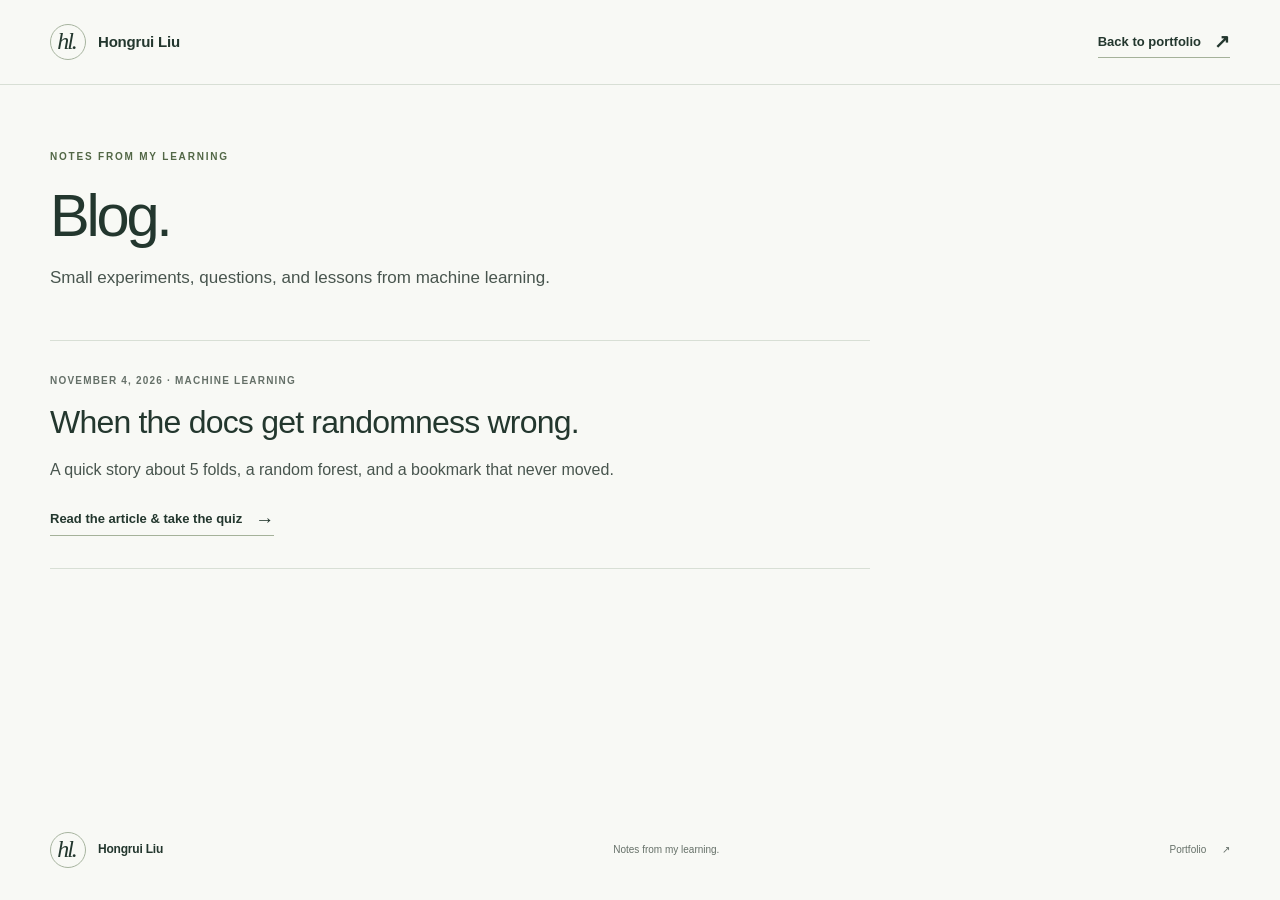
==== blog/index.html @ 2ed12bd3 "Publish random-state blog with interactive quiz" ====
<!doctype html>
<html lang="en">
<head>
  <meta charset="utf-8">
  <meta name="viewport" content="width=device-width, initial-scale=1">
  <meta name="description" content="Hongrui Liu’s notes and small experiments on machine learning.">
  <meta name="theme-color" content="#f6f7f2">
  <meta property="og:title" content="Blog — Hongrui Liu">
  <meta property="og:description" content="Notes and small experiments on machine learning.">
  <meta property="og:type" content="website">
  <meta property="og:url" content="https://liuhon33.github.io/blog/">
  <link rel="canonical" href="https://liuhon33.github.io/blog/">
  <link rel="icon" href="../assets/favicon.svg" type="image/svg+xml">
  <link rel="stylesheet" href="../styles.css?v=20261104-blog">
  <title>Blog — Hongrui Liu</title>
</head>
<body>
  <a class="skip-link" href="#main">Skip to content</a>
  <header class="site-header">
    <div class="header-inner container">
      <a class="wordmark" href="../"><span class="monogram" aria-hidden="true">hl.</span><span>Hongrui Liu</span></a>
      <a class="text-link" href="../">Back to portfolio <span aria-hidden="true">↗</span></a>
    </div>
  </header>
  <main class="blog-index container" id="main">
    <p class="eyebrow">Notes from my learning</p>
    <h1>Blog.</h1>
    <p class="blog-intro">Small experiments, questions, and lessons from machine learning.</p>
    <article class="blog-entry">
      <p class="mini-label"><time datetime="2026-11-04">November 4, 2026</time> · Machine learning</p>
      <h2><a href="random-state/">When the docs get randomness wrong.</a></h2>
      <p>A quick story about 5 folds, a random forest, and a bookmark that never moved.</p>
      <a class="text-link" href="random-state/">Read the article &amp; take the quiz <span aria-hidden="true">→</span></a>
    </article>
  </main>
  <footer class="site-footer container"><a class="wordmark" href="../"><span class="monogram" aria-hidden="true">hl.</span><span>Hongrui Liu</span></a><p>Notes from my learning.</p><a href="../">Portfolio <span aria-hidden="true">↗</span></a></footer>
</body>
</html>
---- styles.css ----
/* A small, dependency-free portfolio. Content remains usable without JavaScript. */
:root{--paper:#f8f9f5;--white:#fff;--ink:#23372e;--body:#48554e;--muted:#657068;--line:#d8dfd5;--sage:#e9eee4;--accent:#526746;--sand:#f0ece2;--radius:18px;--header-height:84px;--max:1180px}
*{box-sizing:border-box}
html{scroll-behavior:smooth;scroll-padding-top:calc(var(--header-height) + 22px)}
body{margin:0;background:var(--paper);color:var(--ink);font-family:Arial,Helvetica,sans-serif;font-size:16px;line-height:1.65;-webkit-font-smoothing:antialiased}
body.modal-open{overflow:hidden}
a{color:inherit;text-decoration:none;text-underline-offset:4px}
button{font:inherit;color:inherit;cursor:pointer}
img{max-width:100%;height:auto;display:block}
h1,h2,h3,h4,h5,p,figure{margin:0}
h1,h2,h3,h4,h5{line-height:1.18;font-weight:500}
p{color:var(--body)}
::selection{background:#dbe7ba;color:var(--ink)}
:focus-visible{outline:3px solid #728647;outline-offset:5px;border-radius:3px}
[id]{scroll-margin-top:calc(var(--header-height) + 22px)}
.container{width:min(var(--max),calc(100% - 96px));margin-inline:auto}
.skip-link{position:fixed;z-index:100;top:-100px;left:16px;background:var(--ink);color:white;padding:10px 18px;border-radius:5px}
.skip-link:focus{top:12px}
.sr-only{position:absolute;width:1px;height:1px;padding:0;margin:-1px;overflow:hidden;clip-path:inset(50%);white-space:nowrap;border:0}
.site-header{position:sticky;top:0;z-index:20;background:rgba(248,249,245,.97);border-bottom:1px solid var(--line)}
.header-inner{height:var(--header-height);display:flex;align-items:center;gap:32px;justify-content:space-between}
.wordmark{display:flex;align-items:center;gap:12px;white-space:nowrap;font-size:15px;font-weight:600;letter-spacing:-.2px}
.monogram{height:36px;width:36px;border:1px solid #a7b49f;border-radius:50%;display:grid;place-content:center;font:italic 24px Georgia,serif;letter-spacing:-2px;padding-right:3px;padding-bottom:2px}
.desktop-nav{display:flex;align-items:center;gap:24px;margin-left:auto}
.desktop-nav a{font-size:13px;color:var(--body);padding:12px 0;position:relative}
.desktop-nav a::after{content:"";height:2px;position:absolute;bottom:4px;left:0;right:0;background:var(--accent);transform:scaleX(0);transition:transform .18s}
.desktop-nav a:hover::after,.desktop-nav a[aria-current="location"]::after{transform:scaleX(1)}
.header-contact{display:flex;align-items:center;gap:22px;border:1px solid #b6c0ae;border-radius:100px;padding:10px 17px;font-size:13px}
.header-contact:hover{background:var(--sage)}
.header-contact span{font-size:18px}
.menu-toggle,.mobile-nav{display:none}
.hero{padding-block:86px 76px;display:grid;grid-template-columns:1.15fr 1fr;gap:66px;align-items:center}
.eyebrow{display:flex;align-items:center;gap:10px;text-transform:uppercase;letter-spacing:1.8px;font-size:10px;font-weight:600;color:var(--accent);line-height:1.5}
.status-dot{display:inline-block;width:7px;height:7px;background:#72865b;border-radius:50%}
.eyebrow-divider{color:#9aa493;padding-inline:4px}
h1{font-size:clamp(46px,4.65vw,68px);line-height:1.08;letter-spacing:-3.2px;margin:27px 0 24px;font-weight:500}
h1 span{display:block;font-family:Georgia,'Times New Roman',serif;font-style:italic;font-size:.76em;font-weight:400;line-height:1.2;letter-spacing:-1.9px;margin-top:12px;color:#63734f}
.hero-intro{font-size:17px;max-width:510px;line-height:1.75}
.hero-bio{font-size:14px;max-width:505px;line-height:1.85;margin-top:14px;color:var(--muted)}
.hero-actions{display:flex;gap:29px;align-items:center;margin-top:29px}
.button{display:inline-flex;gap:34px;align-items:center;justify-content:center;padding:13px 23px;border-radius:7px;font-size:13px;line-height:1.6;font-weight:500;transition:background .15s,transform .15s}
.button-dark{background:var(--ink);color:var(--paper)}
.button-dark:hover{background:#3e5648;transform:translateY(-2px)}
.text-link{font-size:13px;font-weight:600;display:inline-flex;align-items:center;gap:13px;border-bottom:1px solid #a5b29a;padding-block:5px}
.text-link:hover{color:var(--accent);border-bottom-color:var(--accent)}
.text-link span[aria-hidden]{font-size:19px;line-height:1}
.hero-research{position:relative;padding:18px 0 0}
.hero-research::before{content:"";position:absolute;inset:-6px -16px 50px 25px;border-radius:var(--radius);background:#e7ebdd;transform:rotate(3deg);z-index:-1}
.research-window{background:var(--white);border:1px solid var(--line);border-radius:var(--radius);overflow:hidden;box-shadow:0 18px 45px -32px #384b3370}
.window-heading{padding:18px 23px;display:flex;align-items:center;justify-content:space-between;border-bottom:1px solid #edf0e8;background:#fbfcf8;gap:10px}
.small-label{font-size:10px;letter-spacing:.6px;color:var(--body)}
.window-mark{font:10px 'Courier New',monospace;color:var(--muted)}
.hero-figure-link{display:block;padding:23px 17px 18px;transition:opacity .2s}
.hero-figure-link:hover{opacity:.8}
.hero-figure-link img{width:100%}
.window-caption{padding:24px 28px 25px;background:#f0f3e9;border-top:1px solid #e5eada}
.mini-label{display:block;font-size:10px;line-height:1.6;letter-spacing:1.2px;text-transform:uppercase;color:var(--muted);font-weight:600}
.window-caption h2{font-size:25px;letter-spacing:-.8px;margin:10px 0}
.window-caption p{font-size:12px;line-height:1.75;max-width:300px;margin-bottom:9px}
.window-caption .text-link{font-size:11px}
.figure-note{font-size:10px;margin-top:17px;text-align:right;color:var(--muted)}
.figure-note span{margin-right:7px}
.foundation-strip{border-top:1px solid var(--line);border-bottom:1px solid var(--line);display:grid;grid-template-columns:1.2fr 1fr 1.1fr;padding-block:23px;gap:25px}
.foundation-strip>div+div{padding-left:29px;border-left:1px solid var(--line)}
.foundation-strip .mini-label{font-size:9px;margin-bottom:6px}
.foundation-strip strong{font-size:13px;font-weight:500}
.foundation-strip strong span{font-weight:400;color:var(--muted);padding-inline:2px}
.section{padding-block:92px}
.section-heading{display:flex;align-items:flex-end;justify-content:space-between;gap:36px;margin-bottom:37px}
.section-heading .eyebrow,.section-intro .eyebrow{margin-bottom:16px}
.section-heading h2,.section-intro h2{font-size:36px;letter-spacing:-1.35px;line-height:1.2}
.section-heading>p{font-size:13px;line-height:1.8;max-width:355px}
.project{background:var(--white);border:1px solid var(--line);border-radius:var(--radius);overflow:hidden}
.project-featured{background:#edf1e6}
.project-overview{display:grid;grid-template-columns:40px 1.7fr 1fr;gap:26px;padding:36px}
.project-index{font:italic 25px Georgia,serif;color:#829273;line-height:1.2}
.project-copy h3{font-size:29px;letter-spacing:-.85px;line-height:1.22;margin:12px 0 16px}
.project-copy>p:not(.mini-label){font-size:14px;max-width:520px;line-height:1.85}
.tags{display:flex;flex-wrap:wrap;list-style:none;padding:0;gap:7px;margin:20px 0 0}
.tags li{border:1px solid #cbd5c4;border-radius:100px;padding:4px 11px;font-size:10px;line-height:1.5;color:#475943;white-space:nowrap}
.project-takeaway{border-left:1px solid #cfd9c7;padding-left:27px;display:flex;flex-direction:column;justify-content:center}
.project-takeaway>p{font-size:15px;line-height:1.8;margin-top:13px}
.cohort-flow{margin-top:25px;display:flex;align-items:center;gap:16px;font-size:10px;line-height:1.6}
.cohort-flow b{font-weight:400;color:var(--muted);font-size:9px}
.flow-arrow{font-size:19px;color:var(--accent)}
.project-details{border-top:1px solid var(--line)}
.project-details>summary{list-style:none;display:flex;align-items:center;justify-content:space-between;gap:15px;padding:18px 28px;font-size:12px;font-weight:600;cursor:pointer;transition:background .15s}
.project-featured .project-details>summary{padding-left:102px}
.project-details>summary::-webkit-details-marker{display:none}
.project-details>summary:hover{background:#e2e9db}
.project-details>summary small{font-size:11px;font-weight:400;color:var(--muted);margin-left:16px}
.expand-icon{position:relative;width:22px;height:22px;flex-shrink:0;border:1px solid #b7c3ad;border-radius:50%}
.expand-icon::before,.expand-icon::after{content:"";position:absolute;width:8px;height:1px;left:6px;top:9px;background:var(--accent)}
.expand-icon::after{transform:rotate(90deg);transition:transform .2s}
.project-details[open] .expand-icon::after{transform:rotate(0)}
.project-details[open]>summary{background:#e5ebdd;border-bottom:1px solid var(--line)}
.details-content{padding:32px;background:var(--white)}
.details-content :is(h2,h4){font-size:20px;letter-spacing:-.4px;margin:12px 0}
.details-content p{font-size:13px;line-height:1.9}
.detail-grid{display:grid;grid-template-columns:1fr 1fr;gap:44px}
.method-steps{display:grid;grid-template-columns:repeat(3,1fr);gap:26px;margin:32px 0;padding:27px 0;border-block:1px solid var(--line)}
.method-steps span{font:12px 'Courier New',monospace;color:var(--muted)}
.method-steps :is(h2,h4){font-size:17px;margin:7px 0}
.method-steps p{font-size:12px}
.finding-callout{padding:25px 28px;background:var(--sage);border-left:3px solid #839563;border-radius:0 7px 7px 0}
.finding-callout p:last-child{font-size:16px;margin-top:10px;line-height:1.8}
.figures-heading{margin:35px 0 19px;display:flex;justify-content:space-between;gap:20px;align-items:center}
.figures-heading h4{margin:0}
.figures-heading p{font-size:11px}
.figure-grid{display:grid;grid-template-columns:1fr 1fr;gap:24px;align-items:start}
.research-figure{border:1px solid var(--line);border-radius:10px;overflow:hidden}
.figure-wide{grid-column:1/-1;display:grid;grid-template-columns:1.5fr 1fr;align-items:center}
.figure-image{display:block;position:relative;background:#fff;padding:12px}
.figure-image img{width:100%;height:auto}
.figure-wide .figure-image{border-right:1px solid var(--line)}
.figure-tall img{max-height:425px;object-fit:contain}
.zoom-label{position:absolute;right:10px;bottom:10px;background:rgba(255,255,255,.96);padding:3px 8px;border-radius:4px;border:1px solid var(--line);font-size:10px;color:var(--ink)}
.figure-image:hover .zoom-label{background:var(--sage)}
.research-figure figcaption{padding:22px;background:#fafbf8}
.research-figure :is(h3,h5){font-size:18px;line-height:1.4;margin:9px 0}
.research-figure figcaption p{font-size:12px}
.attribution{font-size:10px!important;color:var(--muted);margin:14px 0 25px}
.research-limitations{border-top:1px solid var(--line);padding-top:18px}
.research-limitations :is(h2,h4){font-size:17px}
.poster-block{margin-top:28px;display:grid;grid-template-columns:1.15fr 1fr;gap:27px;align-items:center;background:var(--paper);padding:20px;border-radius:10px}
.poster-block>a{display:block;border:1px solid var(--line);background:var(--white)}
.poster-block :is(h2,h4){font-size:23px}
.poster-block p{font-size:12px}
.poster-block .small-note{font-size:10px;color:var(--muted);margin-top:7px}
.poster-block .text-link{margin-top:8px;flex-wrap:wrap}
.file-type{font-size:9px;font-weight:400;color:var(--muted)}
.secondary-projects{display:grid;grid-template-columns:1fr 1fr;gap:24px;margin-top:24px;align-items:start}
.secondary-overview{padding:29px 30px 25px}
.project-topline{display:flex;align-items:center;gap:20px;margin-bottom:27px}
.project-topline .mini-label{font-size:9px}
.secondary-overview h3{font-size:26px;letter-spacing:-.7px;margin-bottom:17px;line-height:1.25}
.secondary-overview>p{font-size:13px;line-height:1.85}
.secondary-overview .tags{min-height:24px}
.secondary-overview .project-outcome{font-size:12px;margin-top:25px;padding-top:18px;border-top:1px solid var(--line)}
.project-outcome strong{display:block;text-transform:uppercase;font-size:9px;letter-spacing:1px;color:var(--accent);margin-bottom:5px}
.secondary-projects .details-content h4:not(:first-child){margin-top:24px}
.project-credit{margin-top:25px;border-top:1px solid var(--line);padding-top:16px;color:var(--muted);font-size:11px!important}
.section-tinted{background:#eef1e9;border-block:1px solid var(--line)}
.experience-layout{display:grid;grid-template-columns:1fr 1.7fr;gap:84px}
.section-intro>p:last-child{font-size:13px;line-height:1.9;margin-top:22px;max-width:320px}
.experience-entry+.experience-entry{border-top:1px solid #cdd6c6;margin-top:34px;padding-top:34px}
.entry-heading{display:flex;align-items:start;justify-content:space-between;gap:18px}
.entry-heading .mini-label{max-width:340px;font-size:9px}
.entry-date{font-size:10px;color:var(--muted);line-height:1.8}
.entry-heading .entry-date{white-space:nowrap}
.experience-entry h3{font-size:23px;letter-spacing:-.55px;margin:13px 0 14px}
.experience-entry>p{font-size:13px;line-height:1.9}
.experience-entry .entry-focus{font-size:11px;color:var(--accent);margin-top:16px}
.entry-focus span{padding-inline:7px}
.community-grid{display:grid;grid-template-columns:1fr 1fr;gap:55px}
.community-entry{border-top:1px solid #a9b59e;padding-top:26px}
.community-number{font:10px 'Courier New',monospace;letter-spacing:.5px;color:var(--accent);margin-bottom:20px;text-transform:uppercase}
.community-entry h3{font-size:28px;letter-spacing:-.7px;margin-bottom:9px}
.role-title{font-size:11px;color:var(--accent);margin-bottom:17px}
.community-entry>p:not(.role-title):not(.entry-date){font-size:13px;line-height:1.9}
.community-entry .entry-date{margin:16px 0 13px}
.community-reflection{font-family:Georgia,serif;font-style:italic;font-size:18px!important;border-left:2px solid #b9c6aa;padding-left:19px;margin-top:25px;color:#62714f}
.skills-section{background:#e7ecdf;border-block:1px solid #d8e0ce}
.skills-grid{display:grid;grid-template-columns:repeat(3,1fr);gap:38px}
.skill-group+.skill-group{border-left:1px solid #c6d1bb;padding-left:38px}
.skill-symbol{font:24px Georgia,serif;color:#778568;display:block;margin-bottom:22px}
.skill-group h3{font-size:19px;letter-spacing:-.45px;margin-bottom:17px}
.skill-group p{font-size:12px;line-height:2}
.skill-group a{display:inline-block;font-size:11px;margin-top:22px;text-decoration:underline;text-decoration-color:#a3b58f}
.skill-group a span{margin-left:7px}
.education-layout{display:grid;grid-template-columns:1.6fr 1fr;gap:85px}
.education-list article+article{border-top:1px solid var(--line);padding-top:27px;margin-top:27px}
.education-list h3{font-size:26px;letter-spacing:-.7px;margin-top:9px}
.degree-school{font-size:13px;margin-top:11px}
.education-list p:not(.degree-school){font-size:12px;line-height:1.9;margin-top:9px;color:var(--muted)}
.degree-status{display:inline-block;font-size:9px;padding:4px 10px;border-radius:100px;border:1px solid #b5c4a7;margin-top:11px;color:#526a3e;background:#eff3e9}
.awards{padding:28px 31px;background:var(--sand);border-radius:13px;align-self:start}
.awards>div{margin-top:22px}
.awards>div+div{border-top:1px solid #dcd8cb;padding-top:18px}
.awards>div>span{font-size:10px;color:#747365}
.awards h4{font-size:14px;margin:5px 0}
.awards p{font-size:11px;color:#747365}
.contact-section{padding:77px 0;background:#263b30;color:var(--paper)}
.contact-layout{display:grid;grid-template-columns:1.3fr 1fr;gap:90px;align-items:center}
.contact-section .eyebrow{color:#c7d5b3}
.contact-section h2{font-size:54px;letter-spacing:-1.8px;margin:19px 0 20px;line-height:1.1}
.contact-section p{color:#c1ccb9;font-size:13px;line-height:1.9}
.contact-email{display:inline-flex;align-items:center;gap:20px;font-size:15px;margin-top:21px;border-bottom:1px solid #637e59;padding-bottom:7px;overflow-wrap:anywhere}
.contact-email:hover{color:#d7e6bc}
.contact-links>a{display:flex;justify-content:space-between;align-items:center;gap:24px;padding:21px 0;border-bottom:1px solid #53644f}
.contact-links>a:first-child{border-top:1px solid #53644f}
.contact-links strong{display:block;font-size:18px;font-weight:400}
.contact-links small{font-size:10px;color:#b5c4a9;display:block;margin-top:5px}
.contact-links>a>span:last-child{font-size:25px;color:#c4d4ac;transition:transform .15s}
.contact-links>a:hover>span:last-child{transform:translate(3px,-3px)}
.site-footer{display:flex;align-items:center;justify-content:space-between;gap:25px;padding-block:27px}
.site-footer .wordmark{font-size:12px}
.site-footer p,.site-footer>a:last-child{font-size:10px;color:var(--muted)}
.site-footer>a:last-child span{margin-left:13px}
.figure-dialog{position:fixed;width:min(1100px,94vw);max-height:92dvh;max-height:92vh;padding:0;border:0;border-radius:12px;box-shadow:0 25px 100px #0004;background:var(--white);color:var(--ink);overflow:auto}
.figure-dialog::backdrop{background:rgba(20,31,25,.8)}
.dialog-toolbar{display:flex;justify-content:space-between;align-items:center;gap:18px;padding:17px 23px;background:var(--paper);border-bottom:1px solid var(--line);position:sticky;top:0;z-index:1}
.dialog-toolbar h2{font-size:15px;line-height:1.4}
.dialog-close{background:var(--white);border:1px solid var(--line);padding:5px 12px;border-radius:5px;font-size:12px;white-space:nowrap}
.dialog-close span{font-size:18px;margin-left:8px}
.dialog-image-wrap{padding:18px;display:flex;justify-content:center}
.dialog-image-wrap img{max-height:68vh;width:auto;max-width:100%;object-fit:contain}
.dialog-original{text-align:center;padding:0 15px 16px;font-size:12px}
.dialog-original a{text-decoration:underline;text-decoration-color:#a5b29a}
.dialog-original span{margin-left:8px}
.experience-media{margin-top:20px;max-width:540px}
.experience-media img{width:100%;border-radius:10px}
.experience-media figcaption{margin-top:8px;font-size:11px;color:var(--muted)}
#dialog-caption{font-size:12px;line-height:1.8;padding:0 25px 22px;max-width:850px;margin:auto}

/* Selected work: a compact row, an inline overview, and a dedicated project page. */
.project-list{display:grid;grid-template-columns:minmax(0,1fr);gap:18px}
.project-summary{list-style:none;display:grid;grid-template-columns:34px minmax(0,1fr) auto;align-items:center;gap:24px;padding:27px 32px;cursor:pointer}
.project-summary::-webkit-details-marker{display:none}
.project-summary::marker{content:""}
.project-summary:hover{background:#f0f3e9}
.project-featured .project-summary:hover{background:#e5ebdd}
.project-row-index{font:italic 25px Georgia,serif;color:#829273;align-self:start;padding-top:3px}
.project-row-copy{display:block;min-width:0}
.project-row-title{display:block;font-size:23px;line-height:1.35;letter-spacing:-.6px;font-weight:500}
.project-row-description{display:block;margin-top:8px;font-size:13px;line-height:1.75;color:var(--body)}
.project-toggle{display:flex;align-items:center;gap:13px;font-size:11px;font-weight:600;color:var(--accent);padding-left:10px}
.collapse-label{display:none}
.project-disclosure[open]>.project-summary .expand-label{display:none}
.project-disclosure[open]>.project-summary .collapse-label{display:inline}
.project-disclosure[open]>.project-summary .expand-icon::after{transform:rotate(0)}
.project-expanded{border-top:1px solid var(--line)}
.project-explore{display:flex;align-items:center;justify-content:space-between;gap:20px;border-top:1px solid var(--line);padding:19px 36px;font-size:13px;font-weight:600}
.project-explore small{font-size:11px;color:var(--muted);font-weight:400;margin-left:18px}
.project-explore>span[aria-hidden]{font-size:21px;line-height:1}
.project-explore:hover{background:#e5ebdd}
.project-expanded .secondary-overview{display:grid;grid-template-columns:1.4fr 1fr;column-gap:54px;padding:36px}
.project-expanded .project-topline{grid-column:1/-1;margin-bottom:22px}
.project-expanded .secondary-overview>h3,.project-expanded .secondary-overview>p:not(.project-outcome),.project-expanded .secondary-overview>.tags{grid-column:1}
.project-expanded .secondary-overview h3{font-size:29px;margin-bottom:16px}
.project-expanded .secondary-overview>p{font-size:14px}
.project-expanded .secondary-overview .project-outcome{grid-column:2;grid-row:2/5;align-self:stretch;display:flex;flex-direction:column;justify-content:center;border-top:0;border-left:1px solid var(--line);margin:0;padding:15px 0 15px 36px;font-size:15px;line-height:1.8}
.project-expanded .project-outcome strong{margin-bottom:12px;font-size:10px;letter-spacing:1.2px}

/* All detail URLs live under /projects/ on the portfolio domain. */
.project-page{padding-block:34px 68px}
.project-page-navigation{display:flex;justify-content:space-between;align-items:center;gap:25px;margin-bottom:28px}
.project-page-navigation .text-link{font-size:12px}
.project-page-navigation .mini-label{font-size:9px;text-align:right}
.project-page .project-overview{padding-block:44px}
.project-page .project-page-title{font-size:36px;line-height:1.2;letter-spacing:-1.1px;margin:12px 0 20px}
.project-page .secondary-overview{padding:40px}
.project-page .details-content{border-top:1px solid var(--line);padding:36px 40px 40px}
.project-page .details-content>h2:not(:first-child){margin-top:28px}
.project-page .details-content>h2:first-child{margin-top:0}
.project-page-back{margin-top:28px}
.lab-collection{border-top:1px solid var(--line);margin-top:32px;padding-top:26px}
.lab-content .lab-collection>h2{font-size:25px;letter-spacing:-.6px;margin:0 0 22px}
.lab-list{list-style:none;padding:0;margin:0;display:grid;gap:18px}
.lab-study{padding:28px}
.lab-study h3{font-size:20px;letter-spacing:-.4px;margin:10px 0 12px}
.lab-gallery{display:grid;grid-template-columns:1.1fr 1fr;gap:20px;align-items:start;margin-top:26px}
.lab-gallery .figure-image{padding:8px;background:#f7f9fb}
.lab-feature-image img{max-height:420px;object-fit:contain}
.lab-gallery .research-figure h3{font-size:18px;line-height:1.4;margin:0 0 8px}
.lab-content .lab-snapshot-note{font-size:11px;color:var(--muted);margin-top:14px}
.lab-content .lab-credit{font-size:11px;color:var(--muted);margin-top:22px}
.lab-launch{display:flex;justify-content:space-between;align-items:center;gap:30px;border-top:1px solid var(--line);padding-top:28px;margin-top:25px}
.lab-launch h3{margin-top:10px}
.lab-launch .button{flex-shrink:0;gap:22px}
@media(max-width:850px){.lab-gallery{grid-template-columns:1fr}.lab-feature-image img{max-height:500px}}
@media(max-width:620px){.lab-content .lab-collection>h2{font-size:24px}.lab-collection{margin-top:27px;padding-top:24px}.lab-study{padding:20px}.lab-study .detail-grid{gap:22px}.lab-feature-image img{max-height:none}.lab-content .lab-snapshot-note{font-size:11px}.lab-gallery .research-figure figcaption{padding:16px}.lab-gallery .research-figure h3{font-size:19px}}
@media(max-width:850px){.project-summary{gap:18px;padding:25px}.project-row-title{font-size:21px}.project-row-description{font-size:13px}.project-explore{padding:19px 25px}.project-expanded .secondary-overview{padding:29px;column-gap:30px}.project-expanded .secondary-overview h3{font-size:26px}.project-expanded .secondary-overview .project-outcome{padding-left:26px;font-size:14px}.project-page .project-page-title{font-size:31px}.project-page .details-content{padding:29px}.project-page .secondary-overview{padding:29px}.lab-launch{display:block}.lab-launch .button{margin-top:22px}}
@media(max-width:620px){.project-list{gap:14px}.project-summary{grid-template-columns:24px minmax(0,1fr);gap:12px;padding:22px 20px}.project-row-index{font-size:22px}.project-row-title{font-size:21px;line-height:1.35}.project-row-description{font-size:14px;line-height:1.65;margin-top:10px}.project-toggle{grid-column:2;justify-self:end;padding:4px 0 0;font-size:11px}.project-explore{padding:17px 23px}.project-explore small{display:block;margin:4px 0 0;font-size:11px}.project-expanded .secondary-overview{display:block;padding:24px}.project-expanded .secondary-overview h3{font-size:26px}.project-expanded .secondary-overview>p{font-size:14px}.project-expanded .secondary-overview .project-outcome{display:block;border-left:0;border-top:1px solid var(--line);margin-top:24px;padding:20px 0 0;font-size:14px}.project-page{padding-block:22px 45px}.project-page-navigation{align-items:start;gap:18px;margin-bottom:22px}.project-page-navigation .text-link{font-size:11px;gap:8px}.project-page-navigation .mini-label{font-size:8px;max-width:105px}.project-page .project-overview,.project-page .secondary-overview,.project-page .details-content{padding:24px}.project-page .project-page-title{font-size:29px;margin-block:12px 18px}.project-page .details-content :is(h2,h4){font-size:21px}.project-page .details-content p{font-size:14px}.project-page .method-steps :is(h2,h4){margin:0 0 6px;font-size:19px}.project-page .research-figure h3{font-size:19px}.project-page .research-figure figcaption p{font-size:13px}.project-page .research-limitations h2{font-size:19px}.project-page .details-content .mini-label{font-size:10px}.project-page .details-content .small-note,.project-page .details-content .attribution{font-size:10px}.lab-study h3{font-size:21px}.lab-content .lab-credit{font-size:11px}.lab-launch{padding-top:23px}.lab-launch .button{width:100%;justify-content:space-between}}
@media print{.project-summary,.project-explore,.project-page-navigation,.project-page-back,.project-toggle,.lab-launch .button{display:none!important}.project-disclosure::details-content{display:block}.project-expanded{border-top:0}.project-list{display:block}.project-list>.project{margin-top:16px}.project-page{padding-block:15px}.project-page .project-page-title{font-size:26pt}}
@media(min-width:1500px){.hero{padding-block:98px 88px}h1{font-size:72px}}
@media(max-width:1100px){.container{width:calc(100% - 64px)}.desktop-nav{gap:18px}.header-inner{gap:20px}.header-contact{gap:12px}.hero{gap:35px;padding-block:68px 65px}.hero-research::before{right:-8px}h1{font-size:55px}.project-overview{grid-template-columns:28px 1.4fr 1fr;gap:20px;padding:29px}.project-featured .project-details>summary{padding-left:77px}.project-takeaway{padding-left:20px}.cohort-flow{gap:10px}.experience-layout{gap:45px;grid-template-columns:1fr 1.65fr}.entry-heading{display:block}.entry-heading .entry-date{margin-top:4px;display:block}.education-layout{gap:50px}.contact-layout{gap:50px}.foundation-strip strong{font-size:11px}.foundation-strip>div+div{padding-left:18px}}
@media(max-width:850px){:root{--header-height:73px}.desktop-nav{display:none}.header-contact{margin-left:auto}.js .menu-toggle{display:flex;gap:14px;align-items:center;border:1px solid var(--line);border-radius:6px;background:transparent;font-size:12px;padding:8px 13px}.mobile-nav{display:grid;grid-template-columns:repeat(3,1fr);gap:12px;padding-block:15px;border-top:1px solid var(--line);font-size:12px}.js .mobile-nav{display:none}.js .mobile-nav.is-open{display:grid}.hero{grid-template-columns:1.1fr 1fr;gap:27px;padding-block:50px}.hero .eyebrow{font-size:8px;letter-spacing:1px}h1{font-size:45px;letter-spacing:-2px}h1 span{letter-spacing:-1px}.hero-intro{font-size:14px}.hero-bio{font-size:12px}.hero-actions{gap:22px}.button{padding:11px 15px;gap:15px;font-size:12px}.window-heading{padding:14px 16px}.small-label{font-size:9px}.window-mark{display:none}.window-caption{padding:20px}.window-caption h2{font-size:22px}.window-caption p{font-size:11px}.section{padding-block:70px}.section-heading h2,.section-intro h2{font-size:31px}.section-heading>p{font-size:11px;max-width:240px}.project-overview{grid-template-columns:28px 1fr}.project-takeaway{grid-column:2;border:0;padding:19px 0 0;border-top:1px solid #cfd9c7;display:grid;grid-template-columns:1fr 1fr;column-gap:25px;margin-top:2px}.project-takeaway>.mini-label{grid-column:1}.project-takeaway>p{grid-column:1;font-size:12px;margin-top:8px}.cohort-flow{grid-column:2;grid-row:1/3;margin:0;justify-content:center}.secondary-overview{padding:25px}.secondary-overview h3{font-size:23px}.secondary-overview>p{font-size:12px}.project-topline{gap:13px}.secondary-projects .tags li{font-size:9px;padding-inline:8px}.project-details>summary{padding:17px 23px}.details-content{padding:25px}.detail-grid{gap:24px}.method-steps{gap:20px}.experience-layout{grid-template-columns:1fr;gap:33px}.section-intro>p:last-child{max-width:650px;margin-top:16px}.experience-list{display:grid;grid-template-columns:1fr 1fr;gap:35px}.experience-entry+.experience-entry{margin:0;padding:0;border:0}.experience-entry h3{font-size:22px}.community-grid{gap:35px}.skills-grid{gap:22px}.skill-group+.skill-group{padding-left:22px}.skill-group h3{font-size:17px}.skill-group p{font-size:11px}.education-layout{gap:35px}.contact-section h2{font-size:46px}.contact-email{font-size:13px;gap:12px}.contact-layout{gap:38px}}
@media(max-width:620px){:root{--header-height:68px}.container{width:calc(100% - 40px)}.header-inner{gap:12px}.wordmark{font-size:13px;gap:10px}.monogram{height:31px;width:31px;font-size:22px}.header-contact{display:none}.js .menu-toggle{margin-left:auto}.mobile-nav{grid-template-columns:1fr 1fr;gap:5px 15px}.mobile-nav a{padding:9px 0}.hero{grid-template-columns:1fr;gap:35px;padding-block:42px 32px}.hero .eyebrow{font-size:9px;letter-spacing:1.2px}h1{font-size:52px;line-height:1.05;letter-spacing:-2.5px;margin:24px 0 23px}h1 span{font-size:.66em;letter-spacing:-1.1px;margin-top:12px}.hero-intro{font-size:15px;line-height:1.8}.hero-bio{font-size:13px;line-height:1.8}.hero-actions{margin-top:25px}.button{padding:12px 19px;gap:27px}.hero-research{padding-top:8px}.hero-research::before{right:0;left:20px;top:-2px;bottom:50px;transform:rotate(2deg)}.research-window{margin-right:6px}.window-heading{padding:16px 20px}.window-mark{display:block}.small-label{font-size:10px}.hero-figure-link{padding:17px 15px}.window-caption{padding:22px}.window-caption h2{font-size:25px}.window-caption p{font-size:12px;max-width:none}.figure-note{font-size:9px;text-align:left;padding-left:5px}.foundation-strip{display:block;padding-block:20px}.foundation-strip>div{display:flex;align-items:center;justify-content:space-between;gap:15px}.foundation-strip>div+div{border-left:0;padding:0;margin-top:14px}.foundation-strip .mini-label{font-size:8px;margin:0;flex-shrink:0}.foundation-strip strong{font-size:10px;text-align:right}.section{padding-block:55px}.section-heading{display:block;margin-bottom:27px}.section-heading h2,.section-intro h2{font-size:30px;letter-spacing:-1px}.section-heading>p{font-size:12px;margin-top:16px;max-width:340px}.desktop-only{display:none}.eyebrow{font-size:9px;letter-spacing:1.4px}.section-heading .eyebrow,.section-intro .eyebrow{margin-bottom:13px}.project-overview{display:block;padding:24px}.project-overview>.project-index{margin-bottom:16px}.project-copy .mini-label{font-size:9px}.project-copy h3{font-size:26px;line-height:1.2}.project-copy>p:not(.mini-label){font-size:12px;line-height:1.85}.tags{gap:6px}.tags li{font-size:9px;padding:4px 9px}.project-takeaway{display:block;margin-top:23px;padding-top:21px}.project-takeaway>p{font-size:13px}.cohort-flow{justify-content:flex-start;margin-top:19px;gap:28px;font-size:11px}.project-featured .project-details>summary{padding:17px 23px}.project-details>summary small{display:none}.details-content{padding:23px}.detail-grid{grid-template-columns:1fr;gap:26px}.details-content h4{font-size:19px}.details-content p{font-size:12px}.method-steps{grid-template-columns:1fr;gap:20px;padding:24px 0;margin:27px 0}.method-steps>div{display:grid;grid-template-columns:26px 1fr;column-gap:10px}.method-steps span{grid-column:1;grid-row:1/3;padding-top:4px}.method-steps h4{margin:0 0 6px}.method-steps p{grid-column:2}.finding-callout{padding:19px}.finding-callout p:last-child{font-size:14px}.figures-heading{display:block;margin-top:27px}.figures-heading p{margin-top:8px}.figure-grid{grid-template-columns:1fr;gap:19px}.figure-wide{display:block;grid-column:auto}.figure-wide .figure-image{border:0}.research-figure figcaption{padding:18px}.research-figure h5{font-size:17px}.figure-tall img{max-height:none}.poster-block{display:block;padding:15px}.poster-block>div{margin-top:20px}.poster-block h4{font-size:22px}.secondary-projects{grid-template-columns:1fr;gap:20px;margin-top:20px}.secondary-overview{padding:25px}.secondary-overview h3{font-size:25px}.secondary-overview>p{font-size:13px}.secondary-overview .tags li{font-size:10px}.project-topline{margin-bottom:22px}.project-topline .mini-label{font-size:9px}.experience-list{display:block}.experience-entry+.experience-entry{border-top:1px solid #cdd6c6;margin-top:27px;padding-top:27px}.experience-entry h3{font-size:22px}.experience-entry>p{font-size:12px}.experience-entry .entry-focus{font-size:10px;line-height:1.9}.community-grid{grid-template-columns:1fr;gap:35px}.community-entry h3{font-size:27px}.community-entry>p:not(.role-title):not(.entry-date){font-size:12px}.community-reflection{font-size:18px!important}.skills-grid{grid-template-columns:1fr;gap:28px}.skill-group+.skill-group{border-left:0;border-top:1px solid #c6d1bb;padding:25px 0 0}.skill-group{display:grid;grid-template-columns:40px 1fr;column-gap:15px}.skill-symbol{grid-row:1/4;grid-column:1;font-size:22px;margin:0}.skill-group h3{font-size:19px;grid-column:2;margin-bottom:12px}.skill-group p{font-size:12px;grid-column:2}.skill-group a{grid-column:2;margin-top:14px}.education-layout{grid-template-columns:1fr;gap:29px}.education-list h3{font-size:25px}.education-list .mini-label{font-size:9px}.awards{padding:24px}.contact-section{padding-block:53px}.contact-layout{grid-template-columns:1fr;gap:31px}.contact-section h2{font-size:45px;letter-spacing:-1.5px}.contact-section p{font-size:12px}.contact-email{font-size:14px;gap:16px}.contact-links>a{padding:18px 0}.contact-links strong{font-size:17px}.site-footer{display:grid;grid-template-columns:1fr 1fr;gap:15px;padding-block:24px}.site-footer p{grid-column:1/3;grid-row:2;font-size:9px}.site-footer>a:last-child{justify-self:end}.figure-dialog{width:calc(100% - 20px);max-height:94vh;border-radius:8px}.dialog-toolbar{padding:12px;gap:8px}.dialog-toolbar h2{font-size:12px}.dialog-close{font-size:11px;padding:4px 8px}.dialog-image-wrap{padding:8px}.dialog-image-wrap img{max-height:none}.dialog-toolbar{position:sticky}#dialog-caption{font-size:11px;padding:10px 14px 18px}}
@media(max-width:360px){.container{width:calc(100% - 32px)}h1{font-size:46px}.hero .eyebrow{font-size:8px}.contact-email{font-size:12px}.foundation-strip>div{align-items:start}.foundation-strip strong{max-width:165px}.project-overview,.secondary-overview{padding:20px}.cohort-flow{gap:18px}}
@media(max-width:620px){.project-copy>p:not(.mini-label),.secondary-overview>p,.details-content p,.experience-entry>p,.community-entry>p:not(.role-title):not(.entry-date){font-size:14px}.details-content .mini-label{font-size:10px}.details-content .small-note,.details-content .attribution{font-size:10px}.research-figure figcaption p{font-size:13px}.method-steps p{font-size:13px}.figures-heading p{font-size:12px}.entry-focus{font-size:11px!important}.project-credit{font-size:12px!important}}
@media(prefers-reduced-motion:reduce){html{scroll-behavior:auto}*,*::before,*::after{transition:none!important;animation:none!important}.button-dark:hover{transform:none}}
@media print{body{font-size:11pt;background:white;color:black}.site-header,.hero-research,.hero-actions,.skip-link,.menu-toggle,.figure-dialog,.site-footer,.zoom-label{display:none!important}.container{width:100%}.hero,.section,.contact-section{padding-block:20px}.hero,.project-overview,.experience-layout,.experience-list,.community-grid,.skills-grid,.education-layout,.contact-layout{display:block}.foundation-strip{margin-bottom:20px}.project,.research-figure,.experience-entry,.community-entry,.education-list article{break-inside:avoid}.secondary-projects{display:block}.secondary-projects .project{margin-top:20px}.details-content{padding:15px}.contact-section{background:white;color:black}.contact-section p{color:#333}.hero-copy h1{font-size:35pt}.section-heading h2{font-size:24pt}.project-details>summary{display:none}.project-details::details-content{display:block}.project-takeaway{border:0;padding:15px 0}.contact-links small{color:#333}.skill-group+.skill-group{padding:15px 0;border:0}.figure-grid{display:block}.research-figure{margin-block:20px}.poster-block{display:none}}

/* Blog index: keep article styles isolated from the portfolio. */
.blog-index{padding-block:64px 90px;min-height:calc(100vh - 180px)}
.blog-index h1{margin:20px 0 16px}
.blog-intro{max-width:620px;font-size:17px}
.blog-entry{max-width:820px;margin-top:48px;padding:32px 0;border-top:1px solid var(--line);border-bottom:1px solid var(--line)}
.blog-entry h2{font-size:32px;letter-spacing:-.8px;margin:15px 0}
.blog-entry h2 a:hover{color:var(--accent)}
.blog-entry>p:not(.mini-label){max-width:660px;margin-bottom:20px}
@media(max-width:620px){.blog-index{padding-block:40px 60px}.blog-intro{font-size:15px}.blog-entry{margin-top:32px;padding-block:25px}.blog-entry h2{font-size:27px}.blog-entry>p:not(.mini-label){font-size:14px}}
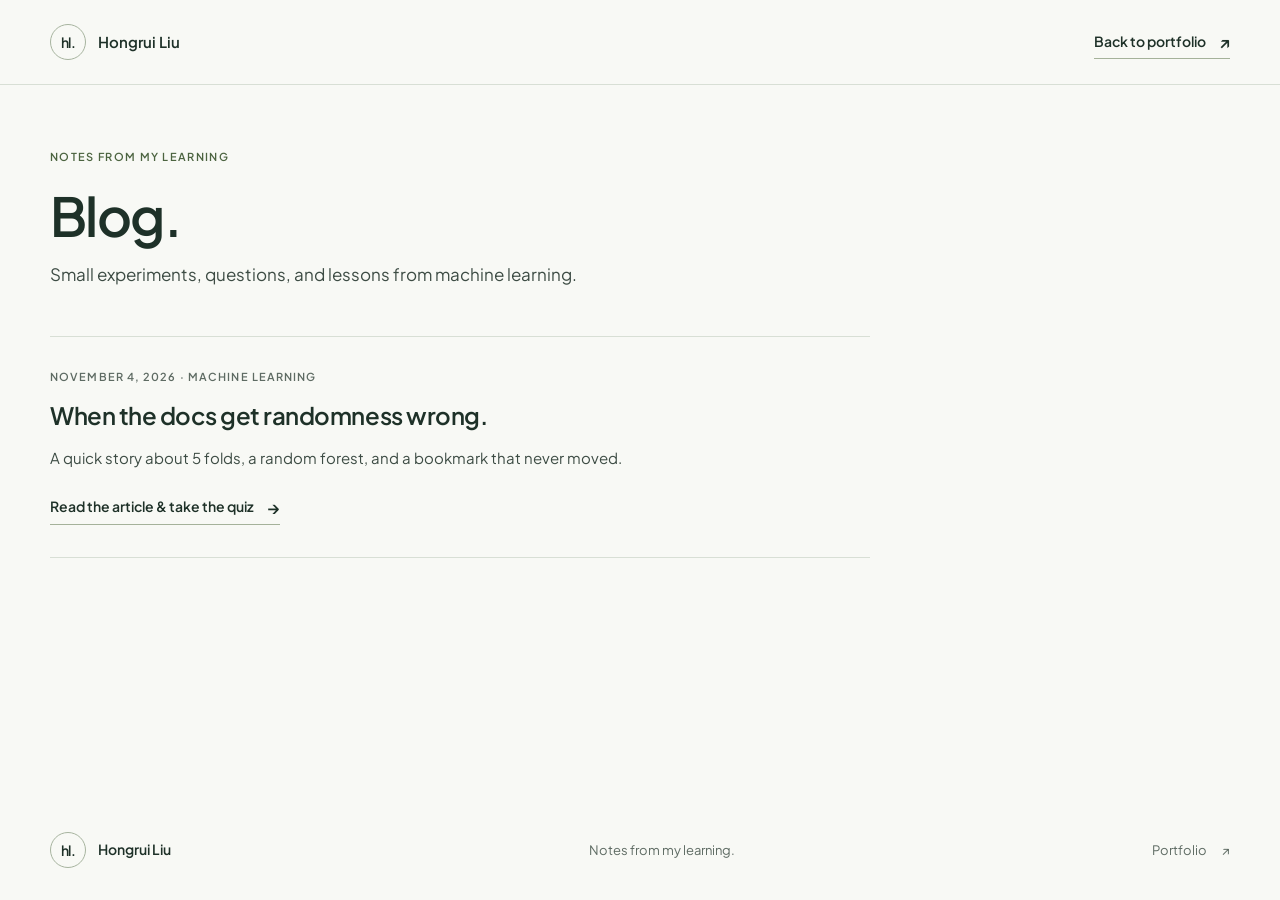
==== commit a56a1399: "Refresh portfolio wording and unify typography Apply Gemini's approved wording for the hero, section" ====
--- a/blog/index.html
+++ b/blog/index.html
@@ -11,6 +11,9 @@
   <meta property="og:url" content="https://liuhon33.github.io/blog/">
   <link rel="canonical" href="https://liuhon33.github.io/blog/">
   <link rel="icon" href="../assets/favicon.svg" type="image/svg+xml">
+  <link rel="preconnect" href="https://fonts.googleapis.com">
+  <link rel="preconnect" href="https://fonts.gstatic.com" crossorigin>
+  <link href="https://fonts.googleapis.com/css2?family=DM+Mono:wght@400;500&family=Plus+Jakarta+Sans:ital,wght@0,400;0,500;0,600;0,700;1,400&display=swap" rel="stylesheet">
   <link rel="stylesheet" href="../styles.css?v=20261104-blog">
   <title>Blog — Hongrui Liu</title>
 </head>
--- a/styles.css
+++ b/styles.css
@@ -1,14 +1,14 @@
 /* A small, dependency-free portfolio. Content remains usable without JavaScript. */
-:root{--paper:#f8f9f5;--white:#fff;--ink:#23372e;--body:#48554e;--muted:#657068;--line:#d8dfd5;--sage:#e9eee4;--accent:#526746;--sand:#f0ece2;--radius:18px;--header-height:84px;--max:1180px}
+:root{--paper:#f8f9f5;--white:#fff;--ink:#1e3128;--body:#3d4c44;--muted:#5e6b63;--line:#d8dfd5;--sage:#e9eee4;--accent:#4c6440;--sand:#f0ece2;--radius:18px;--header-height:84px;--max:1180px;--font-sans:'Plus Jakarta Sans',-apple-system,BlinkMacSystemFont,'Segoe UI',sans-serif;--font-mono:'DM Mono',ui-monospace,SFMono-Regular,Consolas,monospace;--fs-label:11px;--fs-tag:12px;--fs-meta:13px;--fs-ui:14px;--fs-body:15px;--fs-lead:17px;--fs-h4:19px;--fs-h3:24px;--fs-h2:36px;--fs-h1:clamp(36px,4.2vw,56px)}
 *{box-sizing:border-box}
 html{scroll-behavior:smooth;scroll-padding-top:calc(var(--header-height) + 22px)}
-body{margin:0;background:var(--paper);color:var(--ink);font-family:Arial,Helvetica,sans-serif;font-size:16px;line-height:1.65;-webkit-font-smoothing:antialiased}
+body{margin:0;background:var(--paper);color:var(--ink);font-family:var(--font-sans);font-size:var(--fs-body);line-height:1.7;-webkit-font-smoothing:antialiased}
 body.modal-open{overflow:hidden}
 a{color:inherit;text-decoration:none;text-underline-offset:4px}
 button{font:inherit;color:inherit;cursor:pointer}
 img{max-width:100%;height:auto;display:block}
 h1,h2,h3,h4,h5,p,figure{margin:0}
-h1,h2,h3,h4,h5{line-height:1.18;font-weight:500}
+h1,h2,h3,h4,h5{line-height:1.2;font-weight:600;letter-spacing:-.02em}
 p{color:var(--body)}
 ::selection{background:#dbe7ba;color:var(--ink)}
 :focus-visible{outline:3px solid #728647;outline-offset:5px;border-radius:3px}
@@ -19,94 +19,93 @@
 .sr-only{position:absolute;width:1px;height:1px;padding:0;margin:-1px;overflow:hidden;clip-path:inset(50%);white-space:nowrap;border:0}
 .site-header{position:sticky;top:0;z-index:20;background:rgba(248,249,245,.97);border-bottom:1px solid var(--line)}
 .header-inner{height:var(--header-height);display:flex;align-items:center;gap:32px;justify-content:space-between}
-.wordmark{display:flex;align-items:center;gap:12px;white-space:nowrap;font-size:15px;font-weight:600;letter-spacing:-.2px}
-.monogram{height:36px;width:36px;border:1px solid #a7b49f;border-radius:50%;display:grid;place-content:center;font:italic 24px Georgia,serif;letter-spacing:-2px;padding-right:3px;padding-bottom:2px}
+.wordmark{display:flex;align-items:center;gap:12px;white-space:nowrap;font-size:15px;font-weight:600}
+.monogram{height:36px;width:36px;border:1px solid #a7b49f;border-radius:50%;display:grid;place-content:center;font:600 14px var(--font-sans);letter-spacing:-.03em}
 .desktop-nav{display:flex;align-items:center;gap:24px;margin-left:auto}
-.desktop-nav a{font-size:13px;color:var(--body);padding:12px 0;position:relative}
+.desktop-nav a{font-size:var(--fs-ui);color:var(--body);padding:12px 0;position:relative}
 .desktop-nav a::after{content:"";height:2px;position:absolute;bottom:4px;left:0;right:0;background:var(--accent);transform:scaleX(0);transition:transform .18s}
 .desktop-nav a:hover::after,.desktop-nav a[aria-current="location"]::after{transform:scaleX(1)}
-.header-contact{display:flex;align-items:center;gap:22px;border:1px solid #b6c0ae;border-radius:100px;padding:10px 17px;font-size:13px}
+.header-contact{display:flex;align-items:center;gap:22px;border:1px solid #b6c0ae;border-radius:100px;padding:10px 17px;font-size:var(--fs-ui)}
 .header-contact:hover{background:var(--sage)}
 .header-contact span{font-size:18px}
 .menu-toggle,.mobile-nav{display:none}
 .hero{padding-block:86px 76px;display:grid;grid-template-columns:1.15fr 1fr;gap:66px;align-items:center}
-.eyebrow{display:flex;align-items:center;gap:10px;text-transform:uppercase;letter-spacing:1.8px;font-size:10px;font-weight:600;color:var(--accent);line-height:1.5}
+.eyebrow{display:flex;align-items:center;gap:10px;text-transform:uppercase;letter-spacing:.12em;font-size:var(--fs-label);font-weight:600;color:var(--accent);line-height:1.5}
 .status-dot{display:inline-block;width:7px;height:7px;background:#72865b;border-radius:50%}
 .eyebrow-divider{color:#9aa493;padding-inline:4px}
-h1{font-size:clamp(46px,4.65vw,68px);line-height:1.08;letter-spacing:-3.2px;margin:27px 0 24px;font-weight:500}
-h1 span{display:block;font-family:Georgia,'Times New Roman',serif;font-style:italic;font-size:.76em;font-weight:400;line-height:1.2;letter-spacing:-1.9px;margin-top:12px;color:#63734f}
-.hero-intro{font-size:17px;max-width:510px;line-height:1.75}
-.hero-bio{font-size:14px;max-width:505px;line-height:1.85;margin-top:14px;color:var(--muted)}
+h1{font-size:var(--fs-h1);line-height:1.08;margin:22px 0 24px;font-weight:600;letter-spacing:-.03em}
+.hero-intro{font-size:var(--fs-lead);max-width:520px;line-height:1.7;color:var(--ink)}
+.hero-bio{font-size:var(--fs-lead);max-width:520px;margin-top:16px;color:var(--body);line-height:1.7}
 .hero-actions{display:flex;gap:29px;align-items:center;margin-top:29px}
-.button{display:inline-flex;gap:34px;align-items:center;justify-content:center;padding:13px 23px;border-radius:7px;font-size:13px;line-height:1.6;font-weight:500;transition:background .15s,transform .15s}
+.button{display:inline-flex;gap:34px;align-items:center;justify-content:center;padding:13px 23px;border-radius:7px;font-size:var(--fs-ui);line-height:1.6;font-weight:600;transition:background .15s,transform .15s}
 .button-dark{background:var(--ink);color:var(--paper)}
 .button-dark:hover{background:#3e5648;transform:translateY(-2px)}
-.text-link{font-size:13px;font-weight:600;display:inline-flex;align-items:center;gap:13px;border-bottom:1px solid #a5b29a;padding-block:5px}
+.text-link{font-size:var(--fs-ui);font-weight:600;display:inline-flex;align-items:center;gap:13px;border-bottom:1px solid #a5b29a;padding-block:5px}
 .text-link:hover{color:var(--accent);border-bottom-color:var(--accent)}
-.text-link span[aria-hidden]{font-size:19px;line-height:1}
+.text-link span[aria-hidden]{font-size:17px;line-height:1}
 .hero-research{position:relative;padding:18px 0 0}
 .hero-research::before{content:"";position:absolute;inset:-6px -16px 50px 25px;border-radius:var(--radius);background:#e7ebdd;transform:rotate(3deg);z-index:-1}
 .research-window{background:var(--white);border:1px solid var(--line);border-radius:var(--radius);overflow:hidden;box-shadow:0 18px 45px -32px #384b3370}
 .window-heading{padding:18px 23px;display:flex;align-items:center;justify-content:space-between;border-bottom:1px solid #edf0e8;background:#fbfcf8;gap:10px}
-.small-label{font-size:10px;letter-spacing:.6px;color:var(--body)}
-.window-mark{font:10px 'Courier New',monospace;color:var(--muted)}
+.small-label{font-size:var(--fs-meta);color:var(--body)}
+.window-mark{font:500 var(--fs-tag) var(--font-mono);color:var(--muted)}
 .hero-figure-link{display:block;padding:23px 17px 18px;transition:opacity .2s}
 .hero-figure-link:hover{opacity:.8}
 .hero-figure-link img{width:100%}
 .window-caption{padding:24px 28px 25px;background:#f0f3e9;border-top:1px solid #e5eada}
-.mini-label{display:block;font-size:10px;line-height:1.6;letter-spacing:1.2px;text-transform:uppercase;color:var(--muted);font-weight:600}
-.window-caption h2{font-size:25px;letter-spacing:-.8px;margin:10px 0}
-.window-caption p{font-size:12px;line-height:1.75;max-width:300px;margin-bottom:9px}
-.window-caption .text-link{font-size:11px}
-.figure-note{font-size:10px;margin-top:17px;text-align:right;color:var(--muted)}
+.mini-label{display:block;font-size:var(--fs-label);line-height:1.5;letter-spacing:.1em;text-transform:uppercase;color:var(--muted);font-weight:600}
+.window-caption h2{font-size:var(--fs-h3);margin:10px 0}
+.window-caption p{font-size:var(--fs-body);max-width:320px;margin-bottom:9px}
+.window-caption .text-link{}
+.figure-note{font-size:var(--fs-meta);margin-top:17px;text-align:right;color:var(--muted)}
 .figure-note span{margin-right:7px}
 .foundation-strip{border-top:1px solid var(--line);border-bottom:1px solid var(--line);display:grid;grid-template-columns:1.2fr 1fr 1.1fr;padding-block:23px;gap:25px}
 .foundation-strip>div+div{padding-left:29px;border-left:1px solid var(--line)}
-.foundation-strip .mini-label{font-size:9px;margin-bottom:6px}
-.foundation-strip strong{font-size:13px;font-weight:500}
+.foundation-strip .mini-label{margin-bottom:6px}
+.foundation-strip strong{font-size:var(--fs-body);font-weight:600}
 .foundation-strip strong span{font-weight:400;color:var(--muted);padding-inline:2px}
 .section{padding-block:92px}
 .section-heading{display:flex;align-items:flex-end;justify-content:space-between;gap:36px;margin-bottom:37px}
 .section-heading .eyebrow,.section-intro .eyebrow{margin-bottom:16px}
-.section-heading h2,.section-intro h2{font-size:36px;letter-spacing:-1.35px;line-height:1.2}
-.section-heading>p{font-size:13px;line-height:1.8;max-width:355px}
+.section-heading h2,.section-intro h2{font-size:var(--fs-h2);line-height:1.15}
+.section-heading>p{font-size:var(--fs-body);max-width:440px}
 .project{background:var(--white);border:1px solid var(--line);border-radius:var(--radius);overflow:hidden}
 .project-featured{background:#edf1e6}
 .project-overview{display:grid;grid-template-columns:40px 1.7fr 1fr;gap:26px;padding:36px}
-.project-index{font:italic 25px Georgia,serif;color:#829273;line-height:1.2}
-.project-copy h3{font-size:29px;letter-spacing:-.85px;line-height:1.22;margin:12px 0 16px}
-.project-copy>p:not(.mini-label){font-size:14px;max-width:520px;line-height:1.85}
+.project-index{font:500 var(--fs-ui) var(--font-mono);color:var(--accent);line-height:1.4;padding-top:6px}
+.project-copy h3{font-size:var(--fs-h3);line-height:1.25;margin:12px 0 16px}
+.project-copy>p:not(.mini-label){font-size:var(--fs-body);max-width:520px}
 .tags{display:flex;flex-wrap:wrap;list-style:none;padding:0;gap:7px;margin:20px 0 0}
-.tags li{border:1px solid #cbd5c4;border-radius:100px;padding:4px 11px;font-size:10px;line-height:1.5;color:#475943;white-space:nowrap}
+.tags li{border:1px solid #cbd5c4;border-radius:100px;padding:4px 11px;font-size:var(--fs-tag);line-height:1.5;color:#475943;white-space:nowrap}
 .project-takeaway{border-left:1px solid #cfd9c7;padding-left:27px;display:flex;flex-direction:column;justify-content:center}
-.project-takeaway>p{font-size:15px;line-height:1.8;margin-top:13px}
-.cohort-flow{margin-top:25px;display:flex;align-items:center;gap:16px;font-size:10px;line-height:1.6}
-.cohort-flow b{font-weight:400;color:var(--muted);font-size:9px}
+.project-takeaway>p{font-size:var(--fs-body);margin-top:13px}
+.cohort-flow{margin-top:25px;display:flex;align-items:center;gap:16px;font-size:var(--fs-meta);line-height:1.5}
+.cohort-flow b{font-weight:400;color:var(--muted);font-size:var(--fs-meta)}
 .flow-arrow{font-size:19px;color:var(--accent)}
 .project-details{border-top:1px solid var(--line)}
-.project-details>summary{list-style:none;display:flex;align-items:center;justify-content:space-between;gap:15px;padding:18px 28px;font-size:12px;font-weight:600;cursor:pointer;transition:background .15s}
+.project-details>summary{list-style:none;display:flex;align-items:center;justify-content:space-between;gap:15px;padding:18px 28px;font-size:var(--fs-ui);font-weight:600;cursor:pointer;transition:background .15s}
 .project-featured .project-details>summary{padding-left:102px}
 .project-details>summary::-webkit-details-marker{display:none}
 .project-details>summary:hover{background:#e2e9db}
-.project-details>summary small{font-size:11px;font-weight:400;color:var(--muted);margin-left:16px}
+.project-details>summary small{font-size:var(--fs-meta);font-weight:400;color:var(--muted);margin-left:16px}
 .expand-icon{position:relative;width:22px;height:22px;flex-shrink:0;border:1px solid #b7c3ad;border-radius:50%}
 .expand-icon::before,.expand-icon::after{content:"";position:absolute;width:8px;height:1px;left:6px;top:9px;background:var(--accent)}
 .expand-icon::after{transform:rotate(90deg);transition:transform .2s}
 .project-details[open] .expand-icon::after{transform:rotate(0)}
 .project-details[open]>summary{background:#e5ebdd;border-bottom:1px solid var(--line)}
 .details-content{padding:32px;background:var(--white)}
-.details-content :is(h2,h4){font-size:20px;letter-spacing:-.4px;margin:12px 0}
-.details-content p{font-size:13px;line-height:1.9}
+.details-content :is(h2,h4){font-size:var(--fs-h4);margin:12px 0}
+.details-content p{font-size:var(--fs-body)}
 .detail-grid{display:grid;grid-template-columns:1fr 1fr;gap:44px}
 .method-steps{display:grid;grid-template-columns:repeat(3,1fr);gap:26px;margin:32px 0;padding:27px 0;border-block:1px solid var(--line)}
-.method-steps span{font:12px 'Courier New',monospace;color:var(--muted)}
-.method-steps :is(h2,h4){font-size:17px;margin:7px 0}
-.method-steps p{font-size:12px}
+.method-steps span{font:500 var(--fs-tag) var(--font-mono);color:var(--accent)}
+.method-steps :is(h2,h4){font-size:var(--fs-h4);margin:7px 0}
+.method-steps p{font-size:var(--fs-body)}
 .finding-callout{padding:25px 28px;background:var(--sage);border-left:3px solid #839563;border-radius:0 7px 7px 0}
-.finding-callout p:last-child{font-size:16px;margin-top:10px;line-height:1.8}
+.finding-callout p:last-child{font-size:var(--fs-lead);margin-top:10px}
 .figures-heading{margin:35px 0 19px;display:flex;justify-content:space-between;gap:20px;align-items:center}
 .figures-heading h4{margin:0}
-.figures-heading p{font-size:11px}
+.figures-heading p{font-size:var(--fs-meta)}
 .figure-grid{display:grid;grid-template-columns:1fr 1fr;gap:24px;align-items:start}
 .research-figure{border:1px solid var(--line);border-radius:10px;overflow:hidden}
 .figure-wide{grid-column:1/-1;display:grid;grid-template-columns:1.5fr 1fr;align-items:center}
@@ -114,104 +113,105 @@
 .figure-image img{width:100%;height:auto}
 .figure-wide .figure-image{border-right:1px solid var(--line)}
 .figure-tall img{max-height:425px;object-fit:contain}
-.zoom-label{position:absolute;right:10px;bottom:10px;background:rgba(255,255,255,.96);padding:3px 8px;border-radius:4px;border:1px solid var(--line);font-size:10px;color:var(--ink)}
+.zoom-label{position:absolute;right:10px;bottom:10px;background:rgba(255,255,255,.96);padding:3px 8px;border-radius:4px;border:1px solid var(--line);font-size:var(--fs-tag);color:var(--ink)}
 .figure-image:hover .zoom-label{background:var(--sage)}
 .research-figure figcaption{padding:22px;background:#fafbf8}
-.research-figure :is(h3,h5){font-size:18px;line-height:1.4;margin:9px 0}
-.research-figure figcaption p{font-size:12px}
-.attribution{font-size:10px!important;color:var(--muted);margin:14px 0 25px}
+.research-figure :is(h3,h5){font-size:var(--fs-lead);line-height:1.4;margin:9px 0}
+.research-figure figcaption p{font-size:var(--fs-ui)}
+.attribution{font-size:var(--fs-meta)!important;color:var(--muted);margin:14px 0 25px}
 .research-limitations{border-top:1px solid var(--line);padding-top:18px}
-.research-limitations :is(h2,h4){font-size:17px}
+.research-limitations :is(h2,h4){font-size:var(--fs-h4)}
 .poster-block{margin-top:28px;display:grid;grid-template-columns:1.15fr 1fr;gap:27px;align-items:center;background:var(--paper);padding:20px;border-radius:10px}
 .poster-block>a{display:block;border:1px solid var(--line);background:var(--white)}
-.poster-block :is(h2,h4){font-size:23px}
-.poster-block p{font-size:12px}
-.poster-block .small-note{font-size:10px;color:var(--muted);margin-top:7px}
+.poster-block :is(h2,h4){font-size:var(--fs-h3)}
+.poster-block p{font-size:var(--fs-body)}
+.poster-block .small-note{font-size:var(--fs-meta);color:var(--muted);margin-top:7px}
 .poster-block .text-link{margin-top:8px;flex-wrap:wrap}
-.file-type{font-size:9px;font-weight:400;color:var(--muted)}
+.file-type{font-size:var(--fs-tag);font-weight:400;color:var(--muted)}
 .secondary-projects{display:grid;grid-template-columns:1fr 1fr;gap:24px;margin-top:24px;align-items:start}
 .secondary-overview{padding:29px 30px 25px}
 .project-topline{display:flex;align-items:center;gap:20px;margin-bottom:27px}
-.project-topline .mini-label{font-size:9px}
-.secondary-overview h3{font-size:26px;letter-spacing:-.7px;margin-bottom:17px;line-height:1.25}
-.secondary-overview>p{font-size:13px;line-height:1.85}
+.project-topline .mini-label{}
+.secondary-overview h3{font-size:var(--fs-h3);margin-bottom:17px;line-height:1.25}
+.secondary-overview>p{font-size:var(--fs-body)}
 .secondary-overview .tags{min-height:24px}
-.secondary-overview .project-outcome{font-size:12px;margin-top:25px;padding-top:18px;border-top:1px solid var(--line)}
-.project-outcome strong{display:block;text-transform:uppercase;font-size:9px;letter-spacing:1px;color:var(--accent);margin-bottom:5px}
+.secondary-overview .project-outcome{font-size:var(--fs-body);margin-top:25px;padding-top:18px;border-top:1px solid var(--line)}
+.project-outcome strong{display:block;text-transform:uppercase;font-size:var(--fs-label);letter-spacing:.1em;color:var(--accent);margin-bottom:5px}
 .secondary-projects .details-content h4:not(:first-child){margin-top:24px}
-.project-credit{margin-top:25px;border-top:1px solid var(--line);padding-top:16px;color:var(--muted);font-size:11px!important}
+.project-credit{margin-top:25px;border-top:1px solid var(--line);padding-top:16px;color:var(--muted);font-size:var(--fs-meta)!important}
 .section-tinted{background:#eef1e9;border-block:1px solid var(--line)}
 .experience-layout{display:grid;grid-template-columns:1fr 1.7fr;gap:84px}
-.section-intro>p:last-child{font-size:13px;line-height:1.9;margin-top:22px;max-width:320px}
+.section-intro>p:last-child{font-size:var(--fs-body);margin-top:22px;max-width:320px}
 .experience-entry+.experience-entry{border-top:1px solid #cdd6c6;margin-top:34px;padding-top:34px}
 .entry-heading{display:flex;align-items:start;justify-content:space-between;gap:18px}
-.entry-heading .mini-label{max-width:340px;font-size:9px}
-.entry-date{font-size:10px;color:var(--muted);line-height:1.8}
+.entry-heading .mini-label{max-width:340px}
+.entry-date{font-size:var(--fs-meta);color:var(--muted);line-height:1.6}
 .entry-heading .entry-date{white-space:nowrap}
-.experience-entry h3{font-size:23px;letter-spacing:-.55px;margin:13px 0 14px}
-.experience-entry>p{font-size:13px;line-height:1.9}
-.experience-entry .entry-focus{font-size:11px;color:var(--accent);margin-top:16px}
+.experience-entry h3{font-size:var(--fs-h3);margin:13px 0 14px}
+.experience-entry>p{font-size:var(--fs-body)}
+.experience-entry .entry-focus{font-size:var(--fs-meta);color:var(--accent);margin-top:16px}
 .entry-focus span{padding-inline:7px}
 .community-grid{display:grid;grid-template-columns:1fr 1fr;gap:55px}
 .community-entry{border-top:1px solid #a9b59e;padding-top:26px}
-.community-number{font:10px 'Courier New',monospace;letter-spacing:.5px;color:var(--accent);margin-bottom:20px;text-transform:uppercase}
-.community-entry h3{font-size:28px;letter-spacing:-.7px;margin-bottom:9px}
-.role-title{font-size:11px;color:var(--accent);margin-bottom:17px}
-.community-entry>p:not(.role-title):not(.entry-date){font-size:13px;line-height:1.9}
+.community-number{font:500 var(--fs-tag) var(--font-mono);letter-spacing:.06em;color:var(--accent);margin-bottom:20px;text-transform:uppercase}
+.community-entry h3{font-size:var(--fs-h3);margin-bottom:9px}
+.role-title{font-size:var(--fs-ui);color:var(--accent);margin-bottom:17px;font-weight:500}
+.community-entry>p:not(.role-title):not(.entry-date){font-size:var(--fs-body)}
 .community-entry .entry-date{margin:16px 0 13px}
-.community-reflection{font-family:Georgia,serif;font-style:italic;font-size:18px!important;border-left:2px solid #b9c6aa;padding-left:19px;margin-top:25px;color:#62714f}
+.community-reflection{font-family:var(--font-sans);font-size:var(--fs-lead)!important;border-left:2px solid #b9c6aa;padding-left:19px;margin-top:25px;color:var(--ink);font-weight:500;line-height:1.6}
 .skills-section{background:#e7ecdf;border-block:1px solid #d8e0ce}
 .skills-grid{display:grid;grid-template-columns:repeat(3,1fr);gap:38px}
 .skill-group+.skill-group{border-left:1px solid #c6d1bb;padding-left:38px}
-.skill-symbol{font:24px Georgia,serif;color:#778568;display:block;margin-bottom:22px}
-.skill-group h3{font-size:19px;letter-spacing:-.45px;margin-bottom:17px}
-.skill-group p{font-size:12px;line-height:2}
-.skill-group a{display:inline-block;font-size:11px;margin-top:22px;text-decoration:underline;text-decoration-color:#a3b58f}
+.skill-symbol{font:500 20px var(--font-mono);color:var(--accent);display:block;margin-bottom:20px}
+.skill-group:last-child .skill-symbol{font-family:var(--font-sans);font-size:28px;line-height:26px}
+.skill-group h3{font-size:var(--fs-h4);margin-bottom:17px}
+.skill-group p{font-size:var(--fs-body);line-height:1.85}
+.skill-group a{display:inline-block;font-size:var(--fs-ui);margin-top:22px;text-decoration:underline;text-decoration-color:#a3b58f}
 .skill-group a span{margin-left:7px}
 .education-layout{display:grid;grid-template-columns:1.6fr 1fr;gap:85px}
 .education-list article+article{border-top:1px solid var(--line);padding-top:27px;margin-top:27px}
-.education-list h3{font-size:26px;letter-spacing:-.7px;margin-top:9px}
-.degree-school{font-size:13px;margin-top:11px}
-.education-list p:not(.degree-school){font-size:12px;line-height:1.9;margin-top:9px;color:var(--muted)}
-.degree-status{display:inline-block;font-size:9px;padding:4px 10px;border-radius:100px;border:1px solid #b5c4a7;margin-top:11px;color:#526a3e;background:#eff3e9}
+.education-list h3{font-size:var(--fs-h3);margin-top:9px}
+.degree-school{font-size:var(--fs-body);margin-top:11px}
+.education-list p:not(.degree-school){font-size:var(--fs-body);margin-top:9px;color:var(--muted)}
+.degree-status{display:inline-block;font-size:var(--fs-tag);padding:4px 10px;border-radius:100px;border:1px solid #b5c4a7;margin-top:11px;color:#526a3e;background:#eff3e9}
 .awards{padding:28px 31px;background:var(--sand);border-radius:13px;align-self:start}
 .awards>div{margin-top:22px}
 .awards>div+div{border-top:1px solid #dcd8cb;padding-top:18px}
-.awards>div>span{font-size:10px;color:#747365}
-.awards h4{font-size:14px;margin:5px 0}
-.awards p{font-size:11px;color:#747365}
+.awards>div>span{color:#747365;font:500 var(--fs-tag) var(--font-mono)}
+.awards h4{font-size:var(--fs-lead);margin:5px 0}
+.awards p{font-size:var(--fs-meta);color:#747365}
 .contact-section{padding:77px 0;background:#263b30;color:var(--paper)}
 .contact-layout{display:grid;grid-template-columns:1.3fr 1fr;gap:90px;align-items:center}
 .contact-section .eyebrow{color:#c7d5b3}
-.contact-section h2{font-size:54px;letter-spacing:-1.8px;margin:19px 0 20px;line-height:1.1}
-.contact-section p{color:#c1ccb9;font-size:13px;line-height:1.9}
-.contact-email{display:inline-flex;align-items:center;gap:20px;font-size:15px;margin-top:21px;border-bottom:1px solid #637e59;padding-bottom:7px;overflow-wrap:anywhere}
+.contact-section h2{font-size:var(--fs-h1);margin:19px 0 20px;line-height:1.08;letter-spacing:-.03em}
+.contact-section p:not(.eyebrow){color:#c1ccb9;font-size:var(--fs-lead)}
+.contact-email{display:inline-flex;align-items:center;gap:20px;font-size:var(--fs-lead);margin-top:21px;border-bottom:1px solid #637e59;padding-bottom:7px;overflow-wrap:anywhere}
 .contact-email:hover{color:#d7e6bc}
 .contact-links>a{display:flex;justify-content:space-between;align-items:center;gap:24px;padding:21px 0;border-bottom:1px solid #53644f}
 .contact-links>a:first-child{border-top:1px solid #53644f}
-.contact-links strong{display:block;font-size:18px;font-weight:400}
-.contact-links small{font-size:10px;color:#b5c4a9;display:block;margin-top:5px}
-.contact-links>a>span:last-child{font-size:25px;color:#c4d4ac;transition:transform .15s}
+.contact-links strong{display:block;font-size:var(--fs-h4);font-weight:400}
+.contact-links small{font-size:var(--fs-meta);color:#b5c4a9;display:block;margin-top:5px}
+.contact-links>a>span:last-child{font-size:22px;color:#c4d4ac;transition:transform .15s}
 .contact-links>a:hover>span:last-child{transform:translate(3px,-3px)}
 .site-footer{display:flex;align-items:center;justify-content:space-between;gap:25px;padding-block:27px}
-.site-footer .wordmark{font-size:12px}
-.site-footer p,.site-footer>a:last-child{font-size:10px;color:var(--muted)}
+.site-footer .wordmark{font-size:var(--fs-ui)}
+.site-footer p,.site-footer>a:last-child{font-size:var(--fs-meta);color:var(--muted)}
 .site-footer>a:last-child span{margin-left:13px}
 .figure-dialog{position:fixed;width:min(1100px,94vw);max-height:92dvh;max-height:92vh;padding:0;border:0;border-radius:12px;box-shadow:0 25px 100px #0004;background:var(--white);color:var(--ink);overflow:auto}
 .figure-dialog::backdrop{background:rgba(20,31,25,.8)}
 .dialog-toolbar{display:flex;justify-content:space-between;align-items:center;gap:18px;padding:17px 23px;background:var(--paper);border-bottom:1px solid var(--line);position:sticky;top:0;z-index:1}
 .dialog-toolbar h2{font-size:15px;line-height:1.4}
-.dialog-close{background:var(--white);border:1px solid var(--line);padding:5px 12px;border-radius:5px;font-size:12px;white-space:nowrap}
+.dialog-close{background:var(--white);border:1px solid var(--line);padding:5px 12px;border-radius:5px;font-size:var(--fs-meta);white-space:nowrap}
 .dialog-close span{font-size:18px;margin-left:8px}
 .dialog-image-wrap{padding:18px;display:flex;justify-content:center}
 .dialog-image-wrap img{max-height:68vh;width:auto;max-width:100%;object-fit:contain}
-.dialog-original{text-align:center;padding:0 15px 16px;font-size:12px}
+.dialog-original{text-align:center;padding:0 15px 16px;font-size:var(--fs-meta)}
 .dialog-original a{text-decoration:underline;text-decoration-color:#a5b29a}
 .dialog-original span{margin-left:8px}
 .experience-media{margin-top:20px;max-width:540px}
 .experience-media img{width:100%;border-radius:10px}
-.experience-media figcaption{margin-top:8px;font-size:11px;color:var(--muted)}
-#dialog-caption{font-size:12px;line-height:1.8;padding:0 25px 22px;max-width:850px;margin:auto}
+.experience-media figcaption{margin-top:8px;font-size:var(--fs-meta);color:var(--muted)}
+#dialog-caption{font-size:var(--fs-ui);padding:0 25px 22px;max-width:850px;margin:auto;line-height:1.7}
 
 /* Selected work: a compact row, an inline overview, and a dedicated project page. */
 .project-list{display:grid;grid-template-columns:minmax(0,1fr);gap:18px}
@@ -220,74 +220,74 @@
 .project-summary::marker{content:""}
 .project-summary:hover{background:#f0f3e9}
 .project-featured .project-summary:hover{background:#e5ebdd}
-.project-row-index{font:italic 25px Georgia,serif;color:#829273;align-self:start;padding-top:3px}
+.project-row-index{font:500 var(--fs-ui) var(--font-mono);color:var(--accent);align-self:start;padding-top:6px}
 .project-row-copy{display:block;min-width:0}
-.project-row-title{display:block;font-size:23px;line-height:1.35;letter-spacing:-.6px;font-weight:500}
-.project-row-description{display:block;margin-top:8px;font-size:13px;line-height:1.75;color:var(--body)}
-.project-toggle{display:flex;align-items:center;gap:13px;font-size:11px;font-weight:600;color:var(--accent);padding-left:10px}
+.project-row-title{display:block;font-size:var(--fs-h3);line-height:1.3;font-weight:600}
+.project-row-description{display:block;margin-top:8px;font-size:var(--fs-body);color:var(--body);line-height:1.6}
+.project-toggle{display:flex;align-items:center;gap:13px;font-size:var(--fs-meta);font-weight:600;color:var(--accent);padding-left:10px}
 .collapse-label{display:none}
 .project-disclosure[open]>.project-summary .expand-label{display:none}
 .project-disclosure[open]>.project-summary .collapse-label{display:inline}
 .project-disclosure[open]>.project-summary .expand-icon::after{transform:rotate(0)}
 .project-expanded{border-top:1px solid var(--line)}
-.project-explore{display:flex;align-items:center;justify-content:space-between;gap:20px;border-top:1px solid var(--line);padding:19px 36px;font-size:13px;font-weight:600}
-.project-explore small{font-size:11px;color:var(--muted);font-weight:400;margin-left:18px}
+.project-explore{display:flex;align-items:center;justify-content:space-between;gap:20px;border-top:1px solid var(--line);padding:19px 36px;font-size:var(--fs-ui);font-weight:600}
+.project-explore small{font-size:var(--fs-meta);color:var(--muted);font-weight:400;margin-left:18px}
 .project-explore>span[aria-hidden]{font-size:21px;line-height:1}
 .project-explore:hover{background:#e5ebdd}
 .project-expanded .secondary-overview{display:grid;grid-template-columns:1.4fr 1fr;column-gap:54px;padding:36px}
 .project-expanded .project-topline{grid-column:1/-1;margin-bottom:22px}
 .project-expanded .secondary-overview>h3,.project-expanded .secondary-overview>p:not(.project-outcome),.project-expanded .secondary-overview>.tags{grid-column:1}
-.project-expanded .secondary-overview h3{font-size:29px;margin-bottom:16px}
-.project-expanded .secondary-overview>p{font-size:14px}
-.project-expanded .secondary-overview .project-outcome{grid-column:2;grid-row:2/5;align-self:stretch;display:flex;flex-direction:column;justify-content:center;border-top:0;border-left:1px solid var(--line);margin:0;padding:15px 0 15px 36px;font-size:15px;line-height:1.8}
-.project-expanded .project-outcome strong{margin-bottom:12px;font-size:10px;letter-spacing:1.2px}
+.project-expanded .secondary-overview h3{font-size:var(--fs-h3);margin-bottom:16px}
+.project-expanded .secondary-overview>p{font-size:var(--fs-body)}
+.project-expanded .secondary-overview .project-outcome{grid-column:2;grid-row:2/5;align-self:stretch;display:flex;flex-direction:column;justify-content:center;border-top:0;border-left:1px solid var(--line);margin:0;padding:15px 0 15px 36px;font-size:var(--fs-body);line-height:1.7}
+.project-expanded .project-outcome strong{margin-bottom:12px}
 
 /* All detail URLs live under /projects/ on the portfolio domain. */
 .project-page{padding-block:34px 68px}
 .project-page-navigation{display:flex;justify-content:space-between;align-items:center;gap:25px;margin-bottom:28px}
-.project-page-navigation .text-link{font-size:12px}
-.project-page-navigation .mini-label{font-size:9px;text-align:right}
+.project-page-navigation .text-link{}
+.project-page-navigation .mini-label{text-align:right}
 .project-page .project-overview{padding-block:44px}
-.project-page .project-page-title{font-size:36px;line-height:1.2;letter-spacing:-1.1px;margin:12px 0 20px}
+.project-page .project-page-title{font-size:var(--fs-h2);line-height:1.15;margin:12px 0 20px}
 .project-page .secondary-overview{padding:40px}
 .project-page .details-content{border-top:1px solid var(--line);padding:36px 40px 40px}
 .project-page .details-content>h2:not(:first-child){margin-top:28px}
 .project-page .details-content>h2:first-child{margin-top:0}
 .project-page-back{margin-top:28px}
+.project-page .secondary-overview>p,.project-page .details-content>p{max-width:72ch}
 .lab-collection{border-top:1px solid var(--line);margin-top:32px;padding-top:26px}
-.lab-content .lab-collection>h2{font-size:25px;letter-spacing:-.6px;margin:0 0 22px}
+.lab-content .lab-collection>h2{font-size:var(--fs-h3);margin:0 0 22px}
 .lab-list{list-style:none;padding:0;margin:0;display:grid;gap:18px}
 .lab-study{padding:28px}
-.lab-study h3{font-size:20px;letter-spacing:-.4px;margin:10px 0 12px}
+.lab-study h3{font-size:var(--fs-h4);margin:10px 0 12px}
 .lab-gallery{display:grid;grid-template-columns:1.1fr 1fr;gap:20px;align-items:start;margin-top:26px}
 .lab-gallery .figure-image{padding:8px;background:#f7f9fb}
 .lab-feature-image img{max-height:420px;object-fit:contain}
-.lab-gallery .research-figure h3{font-size:18px;line-height:1.4;margin:0 0 8px}
-.lab-content .lab-snapshot-note{font-size:11px;color:var(--muted);margin-top:14px}
-.lab-content .lab-credit{font-size:11px;color:var(--muted);margin-top:22px}
+.lab-gallery .research-figure h3{font-size:var(--fs-lead);line-height:1.4;margin:0 0 8px}
+.lab-content .lab-snapshot-note{font-size:var(--fs-meta);color:var(--muted);margin-top:14px}
+.lab-content .lab-credit{font-size:var(--fs-meta);color:var(--muted);margin-top:22px}
 .lab-launch{display:flex;justify-content:space-between;align-items:center;gap:30px;border-top:1px solid var(--line);padding-top:28px;margin-top:25px}
 .lab-launch h3{margin-top:10px}
 .lab-launch .button{flex-shrink:0;gap:22px}
-@media(max-width:850px){.lab-gallery{grid-template-columns:1fr}.lab-feature-image img{max-height:500px}}
-@media(max-width:620px){.lab-content .lab-collection>h2{font-size:24px}.lab-collection{margin-top:27px;padding-top:24px}.lab-study{padding:20px}.lab-study .detail-grid{gap:22px}.lab-feature-image img{max-height:none}.lab-content .lab-snapshot-note{font-size:11px}.lab-gallery .research-figure figcaption{padding:16px}.lab-gallery .research-figure h3{font-size:19px}}
-@media(max-width:850px){.project-summary{gap:18px;padding:25px}.project-row-title{font-size:21px}.project-row-description{font-size:13px}.project-explore{padding:19px 25px}.project-expanded .secondary-overview{padding:29px;column-gap:30px}.project-expanded .secondary-overview h3{font-size:26px}.project-expanded .secondary-overview .project-outcome{padding-left:26px;font-size:14px}.project-page .project-page-title{font-size:31px}.project-page .details-content{padding:29px}.project-page .secondary-overview{padding:29px}.lab-launch{display:block}.lab-launch .button{margin-top:22px}}
-@media(max-width:620px){.project-list{gap:14px}.project-summary{grid-template-columns:24px minmax(0,1fr);gap:12px;padding:22px 20px}.project-row-index{font-size:22px}.project-row-title{font-size:21px;line-height:1.35}.project-row-description{font-size:14px;line-height:1.65;margin-top:10px}.project-toggle{grid-column:2;justify-self:end;padding:4px 0 0;font-size:11px}.project-explore{padding:17px 23px}.project-explore small{display:block;margin:4px 0 0;font-size:11px}.project-expanded .secondary-overview{display:block;padding:24px}.project-expanded .secondary-overview h3{font-size:26px}.project-expanded .secondary-overview>p{font-size:14px}.project-expanded .secondary-overview .project-outcome{display:block;border-left:0;border-top:1px solid var(--line);margin-top:24px;padding:20px 0 0;font-size:14px}.project-page{padding-block:22px 45px}.project-page-navigation{align-items:start;gap:18px;margin-bottom:22px}.project-page-navigation .text-link{font-size:11px;gap:8px}.project-page-navigation .mini-label{font-size:8px;max-width:105px}.project-page .project-overview,.project-page .secondary-overview,.project-page .details-content{padding:24px}.project-page .project-page-title{font-size:29px;margin-block:12px 18px}.project-page .details-content :is(h2,h4){font-size:21px}.project-page .details-content p{font-size:14px}.project-page .method-steps :is(h2,h4){margin:0 0 6px;font-size:19px}.project-page .research-figure h3{font-size:19px}.project-page .research-figure figcaption p{font-size:13px}.project-page .research-limitations h2{font-size:19px}.project-page .details-content .mini-label{font-size:10px}.project-page .details-content .small-note,.project-page .details-content .attribution{font-size:10px}.lab-study h3{font-size:21px}.lab-content .lab-credit{font-size:11px}.lab-launch{padding-top:23px}.lab-launch .button{width:100%;justify-content:space-between}}
+@media(max-width:850px){:root{--fs-h2:32px}.lab-gallery{grid-template-columns:1fr}.lab-feature-image img{max-height:500px}}
+@media(max-width:620px){:root{--fs-h1:clamp(32px,9.4vw,44px);--fs-h2:30px;--fs-h3:22px;--fs-h4:18px;--fs-lead:16px}.lab-collection{margin-top:27px;padding-top:24px}.lab-study{padding:20px}.lab-study .detail-grid{gap:22px}.lab-feature-image img{max-height:none}.lab-gallery .research-figure figcaption{padding:16px}}
+@media(max-width:850px){.project-summary{gap:18px;padding:25px}.project-explore{padding:19px 25px}.project-expanded .secondary-overview{padding:29px;column-gap:30px}.project-expanded .secondary-overview .project-outcome{padding-left:26px}.project-page .details-content{padding:29px}.project-page .secondary-overview{padding:29px}.lab-launch{display:block}.lab-launch .button{margin-top:22px}}
+@media(max-width:620px){.project-list{gap:14px}.project-summary{grid-template-columns:24px minmax(0,1fr);gap:12px;padding:22px 20px}.project-row-description{margin-top:10px}.project-toggle{grid-column:2;justify-self:end;padding:4px 0 0}.project-explore{padding:17px 23px}.project-explore small{display:block;margin:4px 0 0}.project-expanded .secondary-overview{display:block;padding:24px}.project-expanded .secondary-overview .project-outcome{display:block;border-left:0;border-top:1px solid var(--line);margin-top:24px;padding:20px 0 0}.project-page{padding-block:22px 45px}.project-page-navigation{align-items:start;gap:18px;margin-bottom:22px}.project-page-navigation .text-link{gap:8px}.project-page-navigation .mini-label{max-width:105px}.project-page .project-overview,.project-page .secondary-overview,.project-page .details-content{padding:24px}.project-page .project-page-title{margin-block:12px 18px}.project-page .method-steps :is(h2,h4){margin:0 0 6px}.lab-launch{padding-top:23px}.lab-launch .button{width:100%;justify-content:space-between}}
 @media print{.project-summary,.project-explore,.project-page-navigation,.project-page-back,.project-toggle,.lab-launch .button{display:none!important}.project-disclosure::details-content{display:block}.project-expanded{border-top:0}.project-list{display:block}.project-list>.project{margin-top:16px}.project-page{padding-block:15px}.project-page .project-page-title{font-size:26pt}}
-@media(min-width:1500px){.hero{padding-block:98px 88px}h1{font-size:72px}}
-@media(max-width:1100px){.container{width:calc(100% - 64px)}.desktop-nav{gap:18px}.header-inner{gap:20px}.header-contact{gap:12px}.hero{gap:35px;padding-block:68px 65px}.hero-research::before{right:-8px}h1{font-size:55px}.project-overview{grid-template-columns:28px 1.4fr 1fr;gap:20px;padding:29px}.project-featured .project-details>summary{padding-left:77px}.project-takeaway{padding-left:20px}.cohort-flow{gap:10px}.experience-layout{gap:45px;grid-template-columns:1fr 1.65fr}.entry-heading{display:block}.entry-heading .entry-date{margin-top:4px;display:block}.education-layout{gap:50px}.contact-layout{gap:50px}.foundation-strip strong{font-size:11px}.foundation-strip>div+div{padding-left:18px}}
-@media(max-width:850px){:root{--header-height:73px}.desktop-nav{display:none}.header-contact{margin-left:auto}.js .menu-toggle{display:flex;gap:14px;align-items:center;border:1px solid var(--line);border-radius:6px;background:transparent;font-size:12px;padding:8px 13px}.mobile-nav{display:grid;grid-template-columns:repeat(3,1fr);gap:12px;padding-block:15px;border-top:1px solid var(--line);font-size:12px}.js .mobile-nav{display:none}.js .mobile-nav.is-open{display:grid}.hero{grid-template-columns:1.1fr 1fr;gap:27px;padding-block:50px}.hero .eyebrow{font-size:8px;letter-spacing:1px}h1{font-size:45px;letter-spacing:-2px}h1 span{letter-spacing:-1px}.hero-intro{font-size:14px}.hero-bio{font-size:12px}.hero-actions{gap:22px}.button{padding:11px 15px;gap:15px;font-size:12px}.window-heading{padding:14px 16px}.small-label{font-size:9px}.window-mark{display:none}.window-caption{padding:20px}.window-caption h2{font-size:22px}.window-caption p{font-size:11px}.section{padding-block:70px}.section-heading h2,.section-intro h2{font-size:31px}.section-heading>p{font-size:11px;max-width:240px}.project-overview{grid-template-columns:28px 1fr}.project-takeaway{grid-column:2;border:0;padding:19px 0 0;border-top:1px solid #cfd9c7;display:grid;grid-template-columns:1fr 1fr;column-gap:25px;margin-top:2px}.project-takeaway>.mini-label{grid-column:1}.project-takeaway>p{grid-column:1;font-size:12px;margin-top:8px}.cohort-flow{grid-column:2;grid-row:1/3;margin:0;justify-content:center}.secondary-overview{padding:25px}.secondary-overview h3{font-size:23px}.secondary-overview>p{font-size:12px}.project-topline{gap:13px}.secondary-projects .tags li{font-size:9px;padding-inline:8px}.project-details>summary{padding:17px 23px}.details-content{padding:25px}.detail-grid{gap:24px}.method-steps{gap:20px}.experience-layout{grid-template-columns:1fr;gap:33px}.section-intro>p:last-child{max-width:650px;margin-top:16px}.experience-list{display:grid;grid-template-columns:1fr 1fr;gap:35px}.experience-entry+.experience-entry{margin:0;padding:0;border:0}.experience-entry h3{font-size:22px}.community-grid{gap:35px}.skills-grid{gap:22px}.skill-group+.skill-group{padding-left:22px}.skill-group h3{font-size:17px}.skill-group p{font-size:11px}.education-layout{gap:35px}.contact-section h2{font-size:46px}.contact-email{font-size:13px;gap:12px}.contact-layout{gap:38px}}
-@media(max-width:620px){:root{--header-height:68px}.container{width:calc(100% - 40px)}.header-inner{gap:12px}.wordmark{font-size:13px;gap:10px}.monogram{height:31px;width:31px;font-size:22px}.header-contact{display:none}.js .menu-toggle{margin-left:auto}.mobile-nav{grid-template-columns:1fr 1fr;gap:5px 15px}.mobile-nav a{padding:9px 0}.hero{grid-template-columns:1fr;gap:35px;padding-block:42px 32px}.hero .eyebrow{font-size:9px;letter-spacing:1.2px}h1{font-size:52px;line-height:1.05;letter-spacing:-2.5px;margin:24px 0 23px}h1 span{font-size:.66em;letter-spacing:-1.1px;margin-top:12px}.hero-intro{font-size:15px;line-height:1.8}.hero-bio{font-size:13px;line-height:1.8}.hero-actions{margin-top:25px}.button{padding:12px 19px;gap:27px}.hero-research{padding-top:8px}.hero-research::before{right:0;left:20px;top:-2px;bottom:50px;transform:rotate(2deg)}.research-window{margin-right:6px}.window-heading{padding:16px 20px}.window-mark{display:block}.small-label{font-size:10px}.hero-figure-link{padding:17px 15px}.window-caption{padding:22px}.window-caption h2{font-size:25px}.window-caption p{font-size:12px;max-width:none}.figure-note{font-size:9px;text-align:left;padding-left:5px}.foundation-strip{display:block;padding-block:20px}.foundation-strip>div{display:flex;align-items:center;justify-content:space-between;gap:15px}.foundation-strip>div+div{border-left:0;padding:0;margin-top:14px}.foundation-strip .mini-label{font-size:8px;margin:0;flex-shrink:0}.foundation-strip strong{font-size:10px;text-align:right}.section{padding-block:55px}.section-heading{display:block;margin-bottom:27px}.section-heading h2,.section-intro h2{font-size:30px;letter-spacing:-1px}.section-heading>p{font-size:12px;margin-top:16px;max-width:340px}.desktop-only{display:none}.eyebrow{font-size:9px;letter-spacing:1.4px}.section-heading .eyebrow,.section-intro .eyebrow{margin-bottom:13px}.project-overview{display:block;padding:24px}.project-overview>.project-index{margin-bottom:16px}.project-copy .mini-label{font-size:9px}.project-copy h3{font-size:26px;line-height:1.2}.project-copy>p:not(.mini-label){font-size:12px;line-height:1.85}.tags{gap:6px}.tags li{font-size:9px;padding:4px 9px}.project-takeaway{display:block;margin-top:23px;padding-top:21px}.project-takeaway>p{font-size:13px}.cohort-flow{justify-content:flex-start;margin-top:19px;gap:28px;font-size:11px}.project-featured .project-details>summary{padding:17px 23px}.project-details>summary small{display:none}.details-content{padding:23px}.detail-grid{grid-template-columns:1fr;gap:26px}.details-content h4{font-size:19px}.details-content p{font-size:12px}.method-steps{grid-template-columns:1fr;gap:20px;padding:24px 0;margin:27px 0}.method-steps>div{display:grid;grid-template-columns:26px 1fr;column-gap:10px}.method-steps span{grid-column:1;grid-row:1/3;padding-top:4px}.method-steps h4{margin:0 0 6px}.method-steps p{grid-column:2}.finding-callout{padding:19px}.finding-callout p:last-child{font-size:14px}.figures-heading{display:block;margin-top:27px}.figures-heading p{margin-top:8px}.figure-grid{grid-template-columns:1fr;gap:19px}.figure-wide{display:block;grid-column:auto}.figure-wide .figure-image{border:0}.research-figure figcaption{padding:18px}.research-figure h5{font-size:17px}.figure-tall img{max-height:none}.poster-block{display:block;padding:15px}.poster-block>div{margin-top:20px}.poster-block h4{font-size:22px}.secondary-projects{grid-template-columns:1fr;gap:20px;margin-top:20px}.secondary-overview{padding:25px}.secondary-overview h3{font-size:25px}.secondary-overview>p{font-size:13px}.secondary-overview .tags li{font-size:10px}.project-topline{margin-bottom:22px}.project-topline .mini-label{font-size:9px}.experience-list{display:block}.experience-entry+.experience-entry{border-top:1px solid #cdd6c6;margin-top:27px;padding-top:27px}.experience-entry h3{font-size:22px}.experience-entry>p{font-size:12px}.experience-entry .entry-focus{font-size:10px;line-height:1.9}.community-grid{grid-template-columns:1fr;gap:35px}.community-entry h3{font-size:27px}.community-entry>p:not(.role-title):not(.entry-date){font-size:12px}.community-reflection{font-size:18px!important}.skills-grid{grid-template-columns:1fr;gap:28px}.skill-group+.skill-group{border-left:0;border-top:1px solid #c6d1bb;padding:25px 0 0}.skill-group{display:grid;grid-template-columns:40px 1fr;column-gap:15px}.skill-symbol{grid-row:1/4;grid-column:1;font-size:22px;margin:0}.skill-group h3{font-size:19px;grid-column:2;margin-bottom:12px}.skill-group p{font-size:12px;grid-column:2}.skill-group a{grid-column:2;margin-top:14px}.education-layout{grid-template-columns:1fr;gap:29px}.education-list h3{font-size:25px}.education-list .mini-label{font-size:9px}.awards{padding:24px}.contact-section{padding-block:53px}.contact-layout{grid-template-columns:1fr;gap:31px}.contact-section h2{font-size:45px;letter-spacing:-1.5px}.contact-section p{font-size:12px}.contact-email{font-size:14px;gap:16px}.contact-links>a{padding:18px 0}.contact-links strong{font-size:17px}.site-footer{display:grid;grid-template-columns:1fr 1fr;gap:15px;padding-block:24px}.site-footer p{grid-column:1/3;grid-row:2;font-size:9px}.site-footer>a:last-child{justify-self:end}.figure-dialog{width:calc(100% - 20px);max-height:94vh;border-radius:8px}.dialog-toolbar{padding:12px;gap:8px}.dialog-toolbar h2{font-size:12px}.dialog-close{font-size:11px;padding:4px 8px}.dialog-image-wrap{padding:8px}.dialog-image-wrap img{max-height:none}.dialog-toolbar{position:sticky}#dialog-caption{font-size:11px;padding:10px 14px 18px}}
-@media(max-width:360px){.container{width:calc(100% - 32px)}h1{font-size:46px}.hero .eyebrow{font-size:8px}.contact-email{font-size:12px}.foundation-strip>div{align-items:start}.foundation-strip strong{max-width:165px}.project-overview,.secondary-overview{padding:20px}.cohort-flow{gap:18px}}
-@media(max-width:620px){.project-copy>p:not(.mini-label),.secondary-overview>p,.details-content p,.experience-entry>p,.community-entry>p:not(.role-title):not(.entry-date){font-size:14px}.details-content .mini-label{font-size:10px}.details-content .small-note,.details-content .attribution{font-size:10px}.research-figure figcaption p{font-size:13px}.method-steps p{font-size:13px}.figures-heading p{font-size:12px}.entry-focus{font-size:11px!important}.project-credit{font-size:12px!important}}
+@media(min-width:1500px){.hero{padding-block:98px 88px}}
+@media(max-width:1100px){.container{width:calc(100% - 64px)}.desktop-nav{gap:18px}.header-inner{gap:20px}.header-contact{gap:12px}.hero{gap:35px;padding-block:68px 65px}.hero-research::before{right:-8px}.project-overview{grid-template-columns:28px 1.4fr 1fr;gap:20px;padding:29px}.project-featured .project-details>summary{padding-left:77px}.project-takeaway{padding-left:20px}.cohort-flow{gap:10px}.experience-layout{gap:45px;grid-template-columns:1fr 1.65fr}.entry-heading{display:block}.entry-heading .entry-date{margin-top:4px;display:block}.education-layout{gap:50px}.contact-layout{gap:50px}.foundation-strip>div+div{padding-left:18px}}
+@media(max-width:850px){:root{--header-height:73px}.desktop-nav{display:none}.header-contact{margin-left:auto}.js .menu-toggle{display:flex;gap:14px;align-items:center;border:1px solid var(--line);border-radius:6px;background:transparent;padding:8px 13px}.mobile-nav{display:grid;grid-template-columns:repeat(3,1fr);gap:12px;padding-block:15px;border-top:1px solid var(--line)}.js .mobile-nav{display:none}.js .mobile-nav.is-open{display:grid}.hero{grid-template-columns:1.1fr 1fr;gap:27px;padding-block:50px}.hero-actions{gap:22px}.button{padding:11px 15px;gap:15px}.window-heading{padding:14px 16px}.window-mark{display:none}.window-caption{padding:20px}.section{padding-block:70px}.section-heading>p{max-width:240px}.project-overview{grid-template-columns:28px 1fr}.project-takeaway{grid-column:2;border:0;padding:19px 0 0;border-top:1px solid #cfd9c7;display:grid;grid-template-columns:1fr 1fr;column-gap:25px;margin-top:2px}.project-takeaway>.mini-label{grid-column:1}.project-takeaway>p{grid-column:1;margin-top:8px}.cohort-flow{grid-column:2;grid-row:1/3;margin:0;justify-content:center}.secondary-overview{padding:25px}.project-topline{gap:13px}.secondary-projects .tags li{padding-inline:8px}.project-details>summary{padding:17px 23px}.details-content{padding:25px}.detail-grid{gap:24px}.method-steps{gap:20px}.experience-layout{grid-template-columns:1fr;gap:33px}.section-intro>p:last-child{max-width:650px;margin-top:16px}.experience-list{display:grid;grid-template-columns:1fr 1fr;gap:35px}.experience-entry+.experience-entry{margin:0;padding:0;border:0}.community-grid{gap:35px}.skills-grid{gap:22px}.skill-group+.skill-group{padding-left:22px}.education-layout{gap:35px}.contact-email{gap:12px}.contact-layout{gap:38px}}
+@media(max-width:620px){:root{--header-height:68px}.container{width:calc(100% - 40px)}.header-inner{gap:12px}.wordmark{gap:10px}.monogram{height:31px;width:31px}.header-contact{display:none}.js .menu-toggle{margin-left:auto}.mobile-nav{grid-template-columns:1fr 1fr;gap:5px 15px}.mobile-nav a{padding:9px 0}.hero{grid-template-columns:1fr;gap:35px;padding-block:42px 32px}h1{margin:24px 0 23px}h1 span{margin-top:12px}.hero-actions{margin-top:25px}.button{padding:12px 19px;gap:27px}.hero-research{padding-top:8px}.hero-research::before{right:0;left:20px;top:-2px;bottom:50px;transform:rotate(2deg)}.research-window{margin-right:6px}.window-heading{padding:16px 20px}.window-mark{display:block}.hero-figure-link{padding:17px 15px}.window-caption{padding:22px}.window-caption p{max-width:none}.figure-note{text-align:left;padding-left:5px}.foundation-strip{display:block;padding-block:20px}.foundation-strip>div{display:flex;align-items:center;justify-content:space-between;gap:15px}.foundation-strip>div+div{border-left:0;padding:0;margin-top:14px}.foundation-strip .mini-label{margin:0;flex-shrink:0}.foundation-strip strong{text-align:right}.section{padding-block:55px}.section-heading{display:block;margin-bottom:27px}.section-heading>p{margin-top:16px;max-width:340px}.desktop-only{display:none}.section-heading .eyebrow,.section-intro .eyebrow{margin-bottom:13px}.project-overview{display:block;padding:24px}.project-overview>.project-index{margin-bottom:16px}.tags{gap:6px}.tags li{padding:4px 9px}.project-takeaway{display:block;margin-top:23px;padding-top:21px}.cohort-flow{justify-content:flex-start;margin-top:19px;gap:28px}.project-featured .project-details>summary{padding:17px 23px}.project-details>summary small{display:none}.details-content{padding:23px}.detail-grid{grid-template-columns:1fr;gap:26px}.method-steps{grid-template-columns:1fr;gap:20px;padding:24px 0;margin:27px 0}.method-steps>div{display:grid;grid-template-columns:26px 1fr;column-gap:10px}.method-steps span{grid-column:1;grid-row:1/3;padding-top:4px}.method-steps h4{margin:0 0 6px}.method-steps p{grid-column:2}.finding-callout{padding:19px}.figures-heading{display:block;margin-top:27px}.figures-heading p{margin-top:8px}.figure-grid{grid-template-columns:1fr;gap:19px}.figure-wide{display:block;grid-column:auto}.figure-wide .figure-image{border:0}.research-figure figcaption{padding:18px}.figure-tall img{max-height:none}.poster-block{display:block;padding:15px}.poster-block>div{margin-top:20px}.secondary-projects{grid-template-columns:1fr;gap:20px;margin-top:20px}.secondary-overview{padding:25px}.project-topline{margin-bottom:22px}.experience-list{display:block}.experience-entry+.experience-entry{border-top:1px solid #cdd6c6;margin-top:27px;padding-top:27px}.community-grid{grid-template-columns:1fr;gap:35px}.skills-grid{grid-template-columns:1fr;gap:28px}.skill-group+.skill-group{border-left:0;border-top:1px solid #c6d1bb;padding:25px 0 0}.skill-group{display:grid;grid-template-columns:40px 1fr;column-gap:15px}.skill-symbol{grid-row:1/4;grid-column:1;margin:0}.skill-group h3{grid-column:2;margin-bottom:12px}.skill-group p{grid-column:2}.skill-group a{grid-column:2;margin-top:14px}.education-layout{grid-template-columns:1fr;gap:29px}.awards{padding:24px}.contact-section{padding-block:53px}.contact-layout{grid-template-columns:1fr;gap:31px}.contact-email{gap:16px}.contact-links>a{padding:18px 0}.site-footer{display:grid;grid-template-columns:1fr 1fr;gap:15px;padding-block:24px}.site-footer p{grid-column:1/3;grid-row:2}.site-footer>a:last-child{justify-self:end}.figure-dialog{width:calc(100% - 20px);max-height:94vh;border-radius:8px}.dialog-toolbar{padding:12px;gap:8px}.dialog-close{padding:4px 8px}.dialog-image-wrap{padding:8px}.dialog-image-wrap img{max-height:none}.dialog-toolbar{position:sticky}#dialog-caption{padding:10px 14px 18px}}
+@media(max-width:360px){.container{width:calc(100% - 32px)}.foundation-strip>div{align-items:start}.foundation-strip strong{max-width:165px}.project-overview,.secondary-overview{padding:20px}.cohort-flow{gap:18px}}
 @media(prefers-reduced-motion:reduce){html{scroll-behavior:auto}*,*::before,*::after{transition:none!important;animation:none!important}.button-dark:hover{transform:none}}
 @media print{body{font-size:11pt;background:white;color:black}.site-header,.hero-research,.hero-actions,.skip-link,.menu-toggle,.figure-dialog,.site-footer,.zoom-label{display:none!important}.container{width:100%}.hero,.section,.contact-section{padding-block:20px}.hero,.project-overview,.experience-layout,.experience-list,.community-grid,.skills-grid,.education-layout,.contact-layout{display:block}.foundation-strip{margin-bottom:20px}.project,.research-figure,.experience-entry,.community-entry,.education-list article{break-inside:avoid}.secondary-projects{display:block}.secondary-projects .project{margin-top:20px}.details-content{padding:15px}.contact-section{background:white;color:black}.contact-section p{color:#333}.hero-copy h1{font-size:35pt}.section-heading h2{font-size:24pt}.project-details>summary{display:none}.project-details::details-content{display:block}.project-takeaway{border:0;padding:15px 0}.contact-links small{color:#333}.skill-group+.skill-group{padding:15px 0;border:0}.figure-grid{display:block}.research-figure{margin-block:20px}.poster-block{display:none}}
 
 /* Blog index: keep article styles isolated from the portfolio. */
 .blog-index{padding-block:64px 90px;min-height:calc(100vh - 180px)}
 .blog-index h1{margin:20px 0 16px}
-.blog-intro{max-width:620px;font-size:17px}
+.blog-intro{max-width:620px;font-size:var(--fs-lead)}
 .blog-entry{max-width:820px;margin-top:48px;padding:32px 0;border-top:1px solid var(--line);border-bottom:1px solid var(--line)}
-.blog-entry h2{font-size:32px;letter-spacing:-.8px;margin:15px 0}
+.blog-entry h2{font-size:var(--fs-h3);margin:15px 0}
 .blog-entry h2 a:hover{color:var(--accent)}
 .blog-entry>p:not(.mini-label){max-width:660px;margin-bottom:20px}
-@media(max-width:620px){.blog-index{padding-block:40px 60px}.blog-intro{font-size:15px}.blog-entry{margin-top:32px;padding-block:25px}.blog-entry h2{font-size:27px}.blog-entry>p:not(.mini-label){font-size:14px}}
+@media(max-width:620px){.blog-index{padding-block:40px 60px}.blog-entry{margin-top:32px;padding-block:25px}}
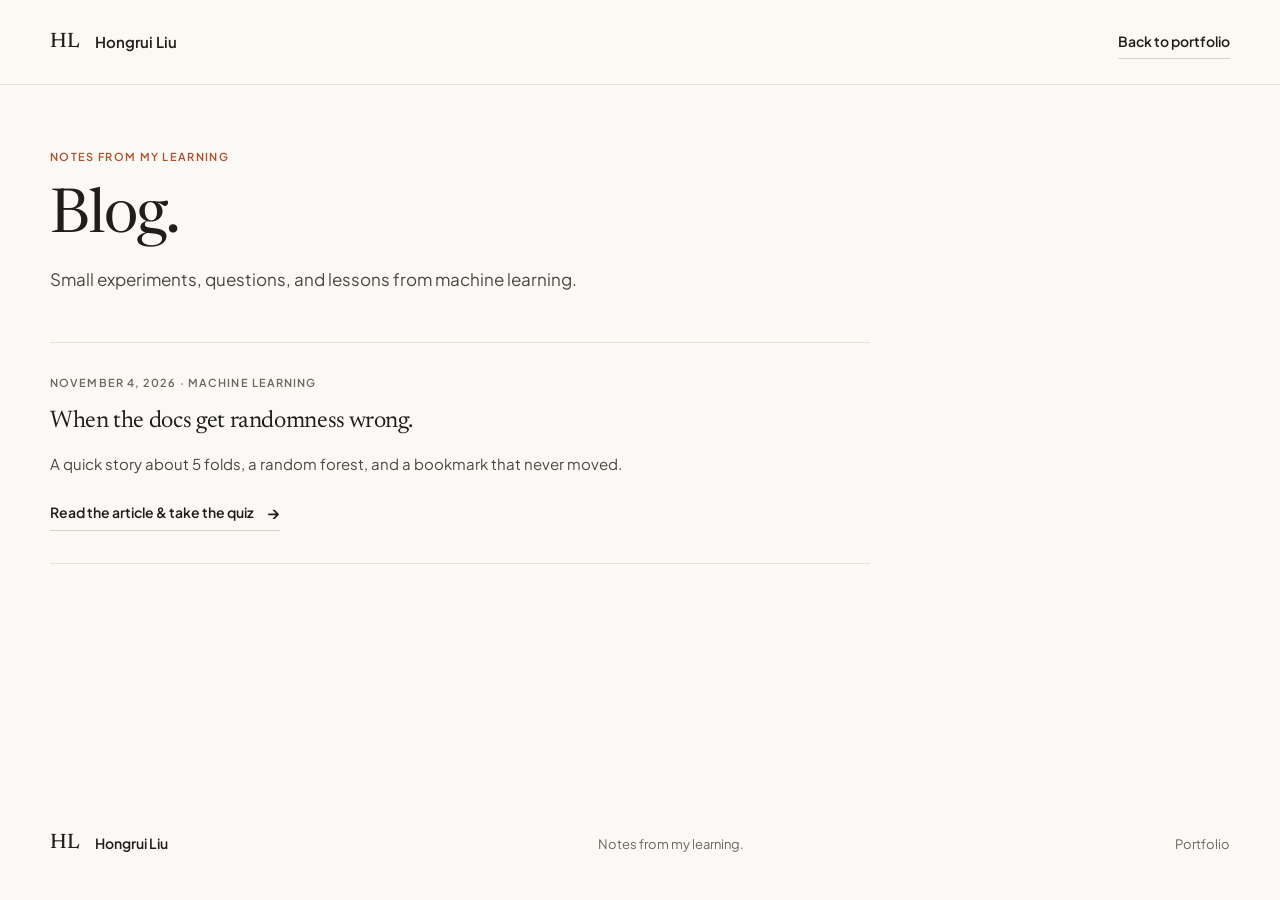
==== commit 7b50eec5: "Redesign portfolio in a warm editorial style Move to a warm cream paper with a clay accent, Newsread" ====
--- a/blog/index.html
+++ b/blog/index.html
@@ -4,7 +4,7 @@
   <meta charset="utf-8">
   <meta name="viewport" content="width=device-width, initial-scale=1">
   <meta name="description" content="Hongrui Liu’s notes and small experiments on machine learning.">
-  <meta name="theme-color" content="#f6f7f2">
+  <meta name="theme-color" content="#faf9f5">
   <meta property="og:title" content="Blog — Hongrui Liu">
   <meta property="og:description" content="Notes and small experiments on machine learning.">
   <meta property="og:type" content="website">
@@ -13,7 +13,7 @@
   <link rel="icon" href="../assets/favicon.svg" type="image/svg+xml">
   <link rel="preconnect" href="https://fonts.googleapis.com">
   <link rel="preconnect" href="https://fonts.gstatic.com" crossorigin>
-  <link href="https://fonts.googleapis.com/css2?family=DM+Mono:wght@400;500&family=Plus+Jakarta+Sans:ital,wght@0,400;0,500;0,600;0,700;1,400&display=swap" rel="stylesheet">
+  <link href="https://fonts.googleapis.com/css2?family=DM+Mono:wght@400;500&family=Newsreader:opsz,wght@6..72,400;6..72,500&family=Plus+Jakarta+Sans:ital,wght@0,400;0,500;0,600;0,700;1,400&display=swap" rel="stylesheet">
   <link rel="stylesheet" href="../styles.css?v=20261104-blog">
   <title>Blog — Hongrui Liu</title>
 </head>
@@ -21,8 +21,8 @@
   <a class="skip-link" href="#main">Skip to content</a>
   <header class="site-header">
     <div class="header-inner container">
-      <a class="wordmark" href="../"><span class="monogram" aria-hidden="true">hl.</span><span>Hongrui Liu</span></a>
-      <a class="text-link" href="../">Back to portfolio <span aria-hidden="true">↗</span></a>
+      <a class="wordmark" href="../"><span class="monogram" aria-hidden="true">HL</span><span>Hongrui Liu</span></a>
+      <a class="text-link" href="../">Back to portfolio</a>
     </div>
   </header>
   <main class="blog-index container" id="main">
@@ -36,6 +36,6 @@
       <a class="text-link" href="random-state/">Read the article &amp; take the quiz <span aria-hidden="true">→</span></a>
     </article>
   </main>
-  <footer class="site-footer container"><a class="wordmark" href="../"><span class="monogram" aria-hidden="true">hl.</span><span>Hongrui Liu</span></a><p>Notes from my learning.</p><a href="../">Portfolio <span aria-hidden="true">↗</span></a></footer>
+  <footer class="site-footer container"><a class="wordmark" href="../"><span class="monogram" aria-hidden="true">HL</span><span>Hongrui Liu</span></a><p>Notes from my learning.</p><a href="../">Portfolio</a></footer>
 </body>
 </html>
--- a/styles.css
+++ b/styles.css
@@ -1,5 +1,5 @@
 /* A small, dependency-free portfolio. Content remains usable without JavaScript. */
-:root{--paper:#f8f9f5;--white:#fff;--ink:#1e3128;--body:#3d4c44;--muted:#5e6b63;--line:#d8dfd5;--sage:#e9eee4;--accent:#4c6440;--sand:#f0ece2;--radius:18px;--header-height:84px;--max:1180px;--font-sans:'Plus Jakarta Sans',-apple-system,BlinkMacSystemFont,'Segoe UI',sans-serif;--font-mono:'DM Mono',ui-monospace,SFMono-Regular,Consolas,monospace;--fs-label:11px;--fs-tag:12px;--fs-meta:13px;--fs-ui:14px;--fs-body:15px;--fs-lead:17px;--fs-h4:19px;--fs-h3:24px;--fs-h2:36px;--fs-h1:clamp(36px,4.2vw,56px)}
+:root{--paper:#faf9f5;--white:#fff;--ink:#1f1e1b;--body:#4a4740;--muted:#6b675e;--line:#e6e2d8;--sage:#f3f1ea;--accent:#ad4f2c;--sand:#f3efe6;--radius:18px;--header-height:84px;--max:1180px;--font-sans:'Plus Jakarta Sans',-apple-system,BlinkMacSystemFont,'Segoe UI',sans-serif;--font-mono:'DM Mono',ui-monospace,SFMono-Regular,Consolas,monospace;--fs-label:11px;--fs-tag:12px;--fs-meta:13px;--fs-ui:14px;--fs-body:15px;--fs-lead:17px;--fs-h4:19px;--fs-h3:24px;--fs-h2:36px;--fs-h1:clamp(36px,4.2vw,56px)}
 *{box-sizing:border-box}
 html{scroll-behavior:smooth;scroll-padding-top:calc(var(--header-height) + 22px)}
 body{margin:0;background:var(--paper);color:var(--ink);font-family:var(--font-sans);font-size:var(--fs-body);line-height:1.7;-webkit-font-smoothing:antialiased}
@@ -10,49 +10,49 @@
 h1,h2,h3,h4,h5,p,figure{margin:0}
 h1,h2,h3,h4,h5{line-height:1.2;font-weight:600;letter-spacing:-.02em}
 p{color:var(--body)}
-::selection{background:#dbe7ba;color:var(--ink)}
-:focus-visible{outline:3px solid #728647;outline-offset:5px;border-radius:3px}
+::selection{background:#f2d9cb;color:var(--ink)}
+:focus-visible{outline:3px solid #c96442;outline-offset:5px;border-radius:3px}
 [id]{scroll-margin-top:calc(var(--header-height) + 22px)}
 .container{width:min(var(--max),calc(100% - 96px));margin-inline:auto}
 .skip-link{position:fixed;z-index:100;top:-100px;left:16px;background:var(--ink);color:white;padding:10px 18px;border-radius:5px}
 .skip-link:focus{top:12px}
 .sr-only{position:absolute;width:1px;height:1px;padding:0;margin:-1px;overflow:hidden;clip-path:inset(50%);white-space:nowrap;border:0}
-.site-header{position:sticky;top:0;z-index:20;background:rgba(248,249,245,.97);border-bottom:1px solid var(--line)}
+.site-header{position:sticky;top:0;z-index:20;background:rgba(250,249,245,.94);border-bottom:1px solid var(--line)}
 .header-inner{height:var(--header-height);display:flex;align-items:center;gap:32px;justify-content:space-between}
 .wordmark{display:flex;align-items:center;gap:12px;white-space:nowrap;font-size:15px;font-weight:600}
-.monogram{height:36px;width:36px;border:1px solid #a7b49f;border-radius:50%;display:grid;place-content:center;font:600 14px var(--font-sans);letter-spacing:-.03em}
+.monogram{height:36px;width:36px;border:1px solid #d6d1c4;border-radius:50%;display:grid;place-content:center;font:600 14px var(--font-sans);letter-spacing:-.03em}
 .desktop-nav{display:flex;align-items:center;gap:24px;margin-left:auto}
 .desktop-nav a{font-size:var(--fs-ui);color:var(--body);padding:12px 0;position:relative}
 .desktop-nav a::after{content:"";height:2px;position:absolute;bottom:4px;left:0;right:0;background:var(--accent);transform:scaleX(0);transition:transform .18s}
 .desktop-nav a:hover::after,.desktop-nav a[aria-current="location"]::after{transform:scaleX(1)}
-.header-contact{display:flex;align-items:center;gap:22px;border:1px solid #b6c0ae;border-radius:100px;padding:10px 17px;font-size:var(--fs-ui)}
+.header-contact{display:flex;align-items:center;gap:22px;border:1px solid #d6d1c4;border-radius:100px;padding:10px 17px;font-size:var(--fs-ui)}
 .header-contact:hover{background:var(--sage)}
 .header-contact span{font-size:18px}
 .menu-toggle,.mobile-nav{display:none}
 .hero{padding-block:86px 76px;display:grid;grid-template-columns:1.15fr 1fr;gap:66px;align-items:center}
 .eyebrow{display:flex;align-items:center;gap:10px;text-transform:uppercase;letter-spacing:.12em;font-size:var(--fs-label);font-weight:600;color:var(--accent);line-height:1.5}
-.status-dot{display:inline-block;width:7px;height:7px;background:#72865b;border-radius:50%}
-.eyebrow-divider{color:#9aa493;padding-inline:4px}
+.status-dot{display:inline-block;width:7px;height:7px;background:#c96442;border-radius:50%}
+.eyebrow-divider{color:#b5afa3;padding-inline:4px}
 h1{font-size:var(--fs-h1);line-height:1.08;margin:22px 0 24px;font-weight:600;letter-spacing:-.03em}
 .hero-intro{font-size:var(--fs-lead);max-width:520px;line-height:1.7;color:var(--ink)}
 .hero-bio{font-size:var(--fs-lead);max-width:520px;margin-top:16px;color:var(--body);line-height:1.7}
 .hero-actions{display:flex;gap:29px;align-items:center;margin-top:29px}
 .button{display:inline-flex;gap:34px;align-items:center;justify-content:center;padding:13px 23px;border-radius:7px;font-size:var(--fs-ui);line-height:1.6;font-weight:600;transition:background .15s,transform .15s}
 .button-dark{background:var(--ink);color:var(--paper)}
-.button-dark:hover{background:#3e5648;transform:translateY(-2px)}
-.text-link{font-size:var(--fs-ui);font-weight:600;display:inline-flex;align-items:center;gap:13px;border-bottom:1px solid #a5b29a;padding-block:5px}
+.button-dark:hover{background:#3a3935;transform:translateY(-2px)}
+.text-link{font-size:var(--fs-ui);font-weight:600;display:inline-flex;align-items:center;gap:13px;border-bottom:1px solid #d6d1c4;padding-block:5px}
 .text-link:hover{color:var(--accent);border-bottom-color:var(--accent)}
 .text-link span[aria-hidden]{font-size:17px;line-height:1}
 .hero-research{position:relative;padding:18px 0 0}
-.hero-research::before{content:"";position:absolute;inset:-6px -16px 50px 25px;border-radius:var(--radius);background:#e7ebdd;transform:rotate(3deg);z-index:-1}
-.research-window{background:var(--white);border:1px solid var(--line);border-radius:var(--radius);overflow:hidden;box-shadow:0 18px 45px -32px #384b3370}
-.window-heading{padding:18px 23px;display:flex;align-items:center;justify-content:space-between;border-bottom:1px solid #edf0e8;background:#fbfcf8;gap:10px}
+.hero-research::before{content:"";position:absolute;inset:-6px -16px 50px 25px;border-radius:var(--radius);background:#f3f1ea;transform:rotate(3deg);z-index:-1}
+.research-window{background:var(--white);border:1px solid var(--line);border-radius:var(--radius);overflow:hidden;box-shadow:0 18px 45px -32px #2b2a2722}
+.window-heading{padding:18px 23px;display:flex;align-items:center;justify-content:space-between;border-bottom:1px solid #e6e2d8;background:#fcfbf8;gap:10px}
 .small-label{font-size:var(--fs-meta);color:var(--body)}
 .window-mark{font:500 var(--fs-tag) var(--font-mono);color:var(--muted)}
 .hero-figure-link{display:block;padding:23px 17px 18px;transition:opacity .2s}
 .hero-figure-link:hover{opacity:.8}
 .hero-figure-link img{width:100%}
-.window-caption{padding:24px 28px 25px;background:#f0f3e9;border-top:1px solid #e5eada}
+.window-caption{padding:24px 28px 25px;background:#f3f1ea;border-top:1px solid #e6e2d8}
 .mini-label{display:block;font-size:var(--fs-label);line-height:1.5;letter-spacing:.1em;text-transform:uppercase;color:var(--muted);font-weight:600}
 .window-caption h2{font-size:var(--fs-h3);margin:10px 0}
 .window-caption p{font-size:var(--fs-body);max-width:320px;margin-bottom:9px}
@@ -70,14 +70,14 @@
 .section-heading h2,.section-intro h2{font-size:var(--fs-h2);line-height:1.15}
 .section-heading>p{font-size:var(--fs-body);max-width:440px}
 .project{background:var(--white);border:1px solid var(--line);border-radius:var(--radius);overflow:hidden}
-.project-featured{background:#edf1e6}
+.project-featured{background:#faf9f5}
 .project-overview{display:grid;grid-template-columns:40px 1.7fr 1fr;gap:26px;padding:36px}
 .project-index{font:500 var(--fs-ui) var(--font-mono);color:var(--accent);line-height:1.4;padding-top:6px}
 .project-copy h3{font-size:var(--fs-h3);line-height:1.25;margin:12px 0 16px}
 .project-copy>p:not(.mini-label){font-size:var(--fs-body);max-width:520px}
 .tags{display:flex;flex-wrap:wrap;list-style:none;padding:0;gap:7px;margin:20px 0 0}
-.tags li{border:1px solid #cbd5c4;border-radius:100px;padding:4px 11px;font-size:var(--fs-tag);line-height:1.5;color:#475943;white-space:nowrap}
-.project-takeaway{border-left:1px solid #cfd9c7;padding-left:27px;display:flex;flex-direction:column;justify-content:center}
+.tags li{border:1px solid #e0dbcf;border-radius:100px;padding:4px 11px;font-size:var(--fs-tag);line-height:1.5;color:#4a4740;white-space:nowrap}
+.project-takeaway{border-left:1px solid #e6e2d8;padding-left:27px;display:flex;flex-direction:column;justify-content:center}
 .project-takeaway>p{font-size:var(--fs-body);margin-top:13px}
 .cohort-flow{margin-top:25px;display:flex;align-items:center;gap:16px;font-size:var(--fs-meta);line-height:1.5}
 .cohort-flow b{font-weight:400;color:var(--muted);font-size:var(--fs-meta)}
@@ -86,13 +86,13 @@
 .project-details>summary{list-style:none;display:flex;align-items:center;justify-content:space-between;gap:15px;padding:18px 28px;font-size:var(--fs-ui);font-weight:600;cursor:pointer;transition:background .15s}
 .project-featured .project-details>summary{padding-left:102px}
 .project-details>summary::-webkit-details-marker{display:none}
-.project-details>summary:hover{background:#e2e9db}
+.project-details>summary:hover{background:#f3f1ea}
 .project-details>summary small{font-size:var(--fs-meta);font-weight:400;color:var(--muted);margin-left:16px}
-.expand-icon{position:relative;width:22px;height:22px;flex-shrink:0;border:1px solid #b7c3ad;border-radius:50%}
+.expand-icon{position:relative;width:22px;height:22px;flex-shrink:0;border:1px solid #d6d1c4;border-radius:50%}
 .expand-icon::before,.expand-icon::after{content:"";position:absolute;width:8px;height:1px;left:6px;top:9px;background:var(--accent)}
 .expand-icon::after{transform:rotate(90deg);transition:transform .2s}
 .project-details[open] .expand-icon::after{transform:rotate(0)}
-.project-details[open]>summary{background:#e5ebdd;border-bottom:1px solid var(--line)}
+.project-details[open]>summary{background:#f3f1ea;border-bottom:1px solid var(--line)}
 .details-content{padding:32px;background:var(--white)}
 .details-content :is(h2,h4){font-size:var(--fs-h4);margin:12px 0}
 .details-content p{font-size:var(--fs-body)}
@@ -101,7 +101,7 @@
 .method-steps span{font:500 var(--fs-tag) var(--font-mono);color:var(--accent)}
 .method-steps :is(h2,h4){font-size:var(--fs-h4);margin:7px 0}
 .method-steps p{font-size:var(--fs-body)}
-.finding-callout{padding:25px 28px;background:var(--sage);border-left:3px solid #839563;border-radius:0 7px 7px 0}
+.finding-callout{padding:25px 28px;background:var(--sage);border-left:3px solid #c96442;border-radius:0 7px 7px 0}
 .finding-callout p:last-child{font-size:var(--fs-lead);margin-top:10px}
 .figures-heading{margin:35px 0 19px;display:flex;justify-content:space-between;gap:20px;align-items:center}
 .figures-heading h4{margin:0}
@@ -115,7 +115,7 @@
 .figure-tall img{max-height:425px;object-fit:contain}
 .zoom-label{position:absolute;right:10px;bottom:10px;background:rgba(255,255,255,.96);padding:3px 8px;border-radius:4px;border:1px solid var(--line);font-size:var(--fs-tag);color:var(--ink)}
 .figure-image:hover .zoom-label{background:var(--sage)}
-.research-figure figcaption{padding:22px;background:#fafbf8}
+.research-figure figcaption{padding:22px;background:#fcfbf8}
 .research-figure :is(h3,h5){font-size:var(--fs-lead);line-height:1.4;margin:9px 0}
 .research-figure figcaption p{font-size:var(--fs-ui)}
 .attribution{font-size:var(--fs-meta)!important;color:var(--muted);margin:14px 0 25px}
@@ -139,10 +139,10 @@
 .project-outcome strong{display:block;text-transform:uppercase;font-size:var(--fs-label);letter-spacing:.1em;color:var(--accent);margin-bottom:5px}
 .secondary-projects .details-content h4:not(:first-child){margin-top:24px}
 .project-credit{margin-top:25px;border-top:1px solid var(--line);padding-top:16px;color:var(--muted);font-size:var(--fs-meta)!important}
-.section-tinted{background:#eef1e9;border-block:1px solid var(--line)}
+.section-tinted{background:#faf9f5;border-block:1px solid var(--line)}
 .experience-layout{display:grid;grid-template-columns:1fr 1.7fr;gap:84px}
 .section-intro>p:last-child{font-size:var(--fs-body);margin-top:22px;max-width:320px}
-.experience-entry+.experience-entry{border-top:1px solid #cdd6c6;margin-top:34px;padding-top:34px}
+.experience-entry+.experience-entry{border-top:1px solid #e6e2d8;margin-top:34px;padding-top:34px}
 .entry-heading{display:flex;align-items:start;justify-content:space-between;gap:18px}
 .entry-heading .mini-label{max-width:340px}
 .entry-date{font-size:var(--fs-meta);color:var(--muted);line-height:1.6}
@@ -152,53 +152,53 @@
 .experience-entry .entry-focus{font-size:var(--fs-meta);color:var(--accent);margin-top:16px}
 .entry-focus span{padding-inline:7px}
 .community-grid{display:grid;grid-template-columns:1fr 1fr;gap:55px}
-.community-entry{border-top:1px solid #a9b59e;padding-top:26px}
+.community-entry{border-top:1px solid #d6d1c4;padding-top:26px}
 .community-number{font:500 var(--fs-tag) var(--font-mono);letter-spacing:.06em;color:var(--accent);margin-bottom:20px;text-transform:uppercase}
 .community-entry h3{font-size:var(--fs-h3);margin-bottom:9px}
 .role-title{font-size:var(--fs-ui);color:var(--accent);margin-bottom:17px;font-weight:500}
 .community-entry>p:not(.role-title):not(.entry-date){font-size:var(--fs-body)}
 .community-entry .entry-date{margin:16px 0 13px}
-.community-reflection{font-family:var(--font-sans);font-size:var(--fs-lead)!important;border-left:2px solid #b9c6aa;padding-left:19px;margin-top:25px;color:var(--ink);font-weight:500;line-height:1.6}
-.skills-section{background:#e7ecdf;border-block:1px solid #d8e0ce}
+.community-reflection{font-family:var(--font-sans);font-size:var(--fs-lead)!important;border-left:2px solid #c96442;padding-left:19px;margin-top:25px;color:var(--ink);font-weight:500;line-height:1.6}
+.skills-section{background:#faf9f5;border-block:1px solid #e6e2d8}
 .skills-grid{display:grid;grid-template-columns:repeat(3,1fr);gap:38px}
-.skill-group+.skill-group{border-left:1px solid #c6d1bb;padding-left:38px}
+.skill-group+.skill-group{border-left:1px solid #e6e2d8;padding-left:38px}
 .skill-symbol{font:500 20px var(--font-mono);color:var(--accent);display:block;margin-bottom:20px}
 .skill-group:last-child .skill-symbol{font-family:var(--font-sans);font-size:28px;line-height:26px}
 .skill-group h3{font-size:var(--fs-h4);margin-bottom:17px}
 .skill-group p{font-size:var(--fs-body);line-height:1.85}
-.skill-group a{display:inline-block;font-size:var(--fs-ui);margin-top:22px;text-decoration:underline;text-decoration-color:#a3b58f}
+.skill-group a{display:inline-block;font-size:var(--fs-ui);margin-top:22px;text-decoration:underline;text-decoration-color:#d6d1c4}
 .skill-group a span{margin-left:7px}
 .education-layout{display:grid;grid-template-columns:1.6fr 1fr;gap:85px}
 .education-list article+article{border-top:1px solid var(--line);padding-top:27px;margin-top:27px}
 .education-list h3{font-size:var(--fs-h3);margin-top:9px}
 .degree-school{font-size:var(--fs-body);margin-top:11px}
 .education-list p:not(.degree-school){font-size:var(--fs-body);margin-top:9px;color:var(--muted)}
-.degree-status{display:inline-block;font-size:var(--fs-tag);padding:4px 10px;border-radius:100px;border:1px solid #b5c4a7;margin-top:11px;color:#526a3e;background:#eff3e9}
+.degree-status{display:inline-block;font-size:var(--fs-tag);padding:4px 10px;border-radius:100px;border:1px solid #e0dbcf;margin-top:11px;color:#ad4f2c;background:#f3f1ea}
 .awards{padding:28px 31px;background:var(--sand);border-radius:13px;align-self:start}
 .awards>div{margin-top:22px}
-.awards>div+div{border-top:1px solid #dcd8cb;padding-top:18px}
-.awards>div>span{color:#747365;font:500 var(--fs-tag) var(--font-mono)}
+.awards>div+div{border-top:1px solid #e2dccf;padding-top:18px}
+.awards>div>span{color:#6b675e;font:500 var(--fs-tag) var(--font-mono)}
 .awards h4{font-size:var(--fs-lead);margin:5px 0}
-.awards p{font-size:var(--fs-meta);color:#747365}
-.contact-section{padding:77px 0;background:#263b30;color:var(--paper)}
+.awards p{font-size:var(--fs-meta);color:#6b675e}
+.contact-section{padding:77px 0;background:#2b2a27;color:var(--paper)}
 .contact-layout{display:grid;grid-template-columns:1.3fr 1fr;gap:90px;align-items:center}
-.contact-section .eyebrow{color:#c7d5b3}
+.contact-section .eyebrow{color:#e0a17f}
 .contact-section h2{font-size:var(--fs-h1);margin:19px 0 20px;line-height:1.08;letter-spacing:-.03em}
-.contact-section p:not(.eyebrow){color:#c1ccb9;font-size:var(--fs-lead)}
-.contact-email{display:inline-flex;align-items:center;gap:20px;font-size:var(--fs-lead);margin-top:21px;border-bottom:1px solid #637e59;padding-bottom:7px;overflow-wrap:anywhere}
-.contact-email:hover{color:#d7e6bc}
-.contact-links>a{display:flex;justify-content:space-between;align-items:center;gap:24px;padding:21px 0;border-bottom:1px solid #53644f}
-.contact-links>a:first-child{border-top:1px solid #53644f}
+.contact-section p:not(.eyebrow){color:#c9c4b8;font-size:var(--fs-lead)}
+.contact-email{display:inline-flex;align-items:center;gap:20px;font-size:var(--fs-lead);margin-top:21px;border-bottom:1px solid #5a5650;padding-bottom:7px;overflow-wrap:anywhere}
+.contact-email:hover{color:#e0a17f}
+.contact-links>a{display:flex;justify-content:space-between;align-items:center;gap:24px;padding:21px 0;border-bottom:1px solid #4a4741}
+.contact-links>a:first-child{border-top:1px solid #4a4741}
 .contact-links strong{display:block;font-size:var(--fs-h4);font-weight:400}
-.contact-links small{font-size:var(--fs-meta);color:#b5c4a9;display:block;margin-top:5px}
-.contact-links>a>span:last-child{font-size:22px;color:#c4d4ac;transition:transform .15s}
+.contact-links small{font-size:var(--fs-meta);color:#a9a397;display:block;margin-top:5px}
+.contact-links>a>span:last-child{font-size:22px;color:#e0a17f;transition:transform .15s}
 .contact-links>a:hover>span:last-child{transform:translate(3px,-3px)}
 .site-footer{display:flex;align-items:center;justify-content:space-between;gap:25px;padding-block:27px}
 .site-footer .wordmark{font-size:var(--fs-ui)}
 .site-footer p,.site-footer>a:last-child{font-size:var(--fs-meta);color:var(--muted)}
 .site-footer>a:last-child span{margin-left:13px}
 .figure-dialog{position:fixed;width:min(1100px,94vw);max-height:92dvh;max-height:92vh;padding:0;border:0;border-radius:12px;box-shadow:0 25px 100px #0004;background:var(--white);color:var(--ink);overflow:auto}
-.figure-dialog::backdrop{background:rgba(20,31,25,.8)}
+.figure-dialog::backdrop{background:rgba(31,30,27,.8)}
 .dialog-toolbar{display:flex;justify-content:space-between;align-items:center;gap:18px;padding:17px 23px;background:var(--paper);border-bottom:1px solid var(--line);position:sticky;top:0;z-index:1}
 .dialog-toolbar h2{font-size:15px;line-height:1.4}
 .dialog-close{background:var(--white);border:1px solid var(--line);padding:5px 12px;border-radius:5px;font-size:var(--fs-meta);white-space:nowrap}
@@ -206,7 +206,7 @@
 .dialog-image-wrap{padding:18px;display:flex;justify-content:center}
 .dialog-image-wrap img{max-height:68vh;width:auto;max-width:100%;object-fit:contain}
 .dialog-original{text-align:center;padding:0 15px 16px;font-size:var(--fs-meta)}
-.dialog-original a{text-decoration:underline;text-decoration-color:#a5b29a}
+.dialog-original a{text-decoration:underline;text-decoration-color:#d6d1c4}
 .dialog-original span{margin-left:8px}
 .experience-media{margin-top:20px;max-width:540px}
 .experience-media img{width:100%;border-radius:10px}
@@ -218,8 +218,8 @@
 .project-summary{list-style:none;display:grid;grid-template-columns:34px minmax(0,1fr) auto;align-items:center;gap:24px;padding:27px 32px;cursor:pointer}
 .project-summary::-webkit-details-marker{display:none}
 .project-summary::marker{content:""}
-.project-summary:hover{background:#f0f3e9}
-.project-featured .project-summary:hover{background:#e5ebdd}
+.project-summary:hover{background:#f3f1ea}
+.project-featured .project-summary:hover{background:#f3f1ea}
 .project-row-index{font:500 var(--fs-ui) var(--font-mono);color:var(--accent);align-self:start;padding-top:6px}
 .project-row-copy{display:block;min-width:0}
 .project-row-title{display:block;font-size:var(--fs-h3);line-height:1.3;font-weight:600}
@@ -233,7 +233,7 @@
 .project-explore{display:flex;align-items:center;justify-content:space-between;gap:20px;border-top:1px solid var(--line);padding:19px 36px;font-size:var(--fs-ui);font-weight:600}
 .project-explore small{font-size:var(--fs-meta);color:var(--muted);font-weight:400;margin-left:18px}
 .project-explore>span[aria-hidden]{font-size:21px;line-height:1}
-.project-explore:hover{background:#e5ebdd}
+.project-explore:hover{background:#f3f1ea}
 .project-expanded .secondary-overview{display:grid;grid-template-columns:1.4fr 1fr;column-gap:54px;padding:36px}
 .project-expanded .project-topline{grid-column:1/-1;margin-bottom:22px}
 .project-expanded .secondary-overview>h3,.project-expanded .secondary-overview>p:not(.project-outcome),.project-expanded .secondary-overview>.tags{grid-column:1}
@@ -261,7 +261,7 @@
 .lab-study{padding:28px}
 .lab-study h3{font-size:var(--fs-h4);margin:10px 0 12px}
 .lab-gallery{display:grid;grid-template-columns:1.1fr 1fr;gap:20px;align-items:start;margin-top:26px}
-.lab-gallery .figure-image{padding:8px;background:#f7f9fb}
+.lab-gallery .figure-image{padding:8px;background:#ffffff}
 .lab-feature-image img{max-height:420px;object-fit:contain}
 .lab-gallery .research-figure h3{font-size:var(--fs-lead);line-height:1.4;margin:0 0 8px}
 .lab-content .lab-snapshot-note{font-size:var(--fs-meta);color:var(--muted);margin-top:14px}
@@ -276,11 +276,82 @@
 @media print{.project-summary,.project-explore,.project-page-navigation,.project-page-back,.project-toggle,.lab-launch .button{display:none!important}.project-disclosure::details-content{display:block}.project-expanded{border-top:0}.project-list{display:block}.project-list>.project{margin-top:16px}.project-page{padding-block:15px}.project-page .project-page-title{font-size:26pt}}
 @media(min-width:1500px){.hero{padding-block:98px 88px}}
 @media(max-width:1100px){.container{width:calc(100% - 64px)}.desktop-nav{gap:18px}.header-inner{gap:20px}.header-contact{gap:12px}.hero{gap:35px;padding-block:68px 65px}.hero-research::before{right:-8px}.project-overview{grid-template-columns:28px 1.4fr 1fr;gap:20px;padding:29px}.project-featured .project-details>summary{padding-left:77px}.project-takeaway{padding-left:20px}.cohort-flow{gap:10px}.experience-layout{gap:45px;grid-template-columns:1fr 1.65fr}.entry-heading{display:block}.entry-heading .entry-date{margin-top:4px;display:block}.education-layout{gap:50px}.contact-layout{gap:50px}.foundation-strip>div+div{padding-left:18px}}
-@media(max-width:850px){:root{--header-height:73px}.desktop-nav{display:none}.header-contact{margin-left:auto}.js .menu-toggle{display:flex;gap:14px;align-items:center;border:1px solid var(--line);border-radius:6px;background:transparent;padding:8px 13px}.mobile-nav{display:grid;grid-template-columns:repeat(3,1fr);gap:12px;padding-block:15px;border-top:1px solid var(--line)}.js .mobile-nav{display:none}.js .mobile-nav.is-open{display:grid}.hero{grid-template-columns:1.1fr 1fr;gap:27px;padding-block:50px}.hero-actions{gap:22px}.button{padding:11px 15px;gap:15px}.window-heading{padding:14px 16px}.window-mark{display:none}.window-caption{padding:20px}.section{padding-block:70px}.section-heading>p{max-width:240px}.project-overview{grid-template-columns:28px 1fr}.project-takeaway{grid-column:2;border:0;padding:19px 0 0;border-top:1px solid #cfd9c7;display:grid;grid-template-columns:1fr 1fr;column-gap:25px;margin-top:2px}.project-takeaway>.mini-label{grid-column:1}.project-takeaway>p{grid-column:1;margin-top:8px}.cohort-flow{grid-column:2;grid-row:1/3;margin:0;justify-content:center}.secondary-overview{padding:25px}.project-topline{gap:13px}.secondary-projects .tags li{padding-inline:8px}.project-details>summary{padding:17px 23px}.details-content{padding:25px}.detail-grid{gap:24px}.method-steps{gap:20px}.experience-layout{grid-template-columns:1fr;gap:33px}.section-intro>p:last-child{max-width:650px;margin-top:16px}.experience-list{display:grid;grid-template-columns:1fr 1fr;gap:35px}.experience-entry+.experience-entry{margin:0;padding:0;border:0}.community-grid{gap:35px}.skills-grid{gap:22px}.skill-group+.skill-group{padding-left:22px}.education-layout{gap:35px}.contact-email{gap:12px}.contact-layout{gap:38px}}
-@media(max-width:620px){:root{--header-height:68px}.container{width:calc(100% - 40px)}.header-inner{gap:12px}.wordmark{gap:10px}.monogram{height:31px;width:31px}.header-contact{display:none}.js .menu-toggle{margin-left:auto}.mobile-nav{grid-template-columns:1fr 1fr;gap:5px 15px}.mobile-nav a{padding:9px 0}.hero{grid-template-columns:1fr;gap:35px;padding-block:42px 32px}h1{margin:24px 0 23px}h1 span{margin-top:12px}.hero-actions{margin-top:25px}.button{padding:12px 19px;gap:27px}.hero-research{padding-top:8px}.hero-research::before{right:0;left:20px;top:-2px;bottom:50px;transform:rotate(2deg)}.research-window{margin-right:6px}.window-heading{padding:16px 20px}.window-mark{display:block}.hero-figure-link{padding:17px 15px}.window-caption{padding:22px}.window-caption p{max-width:none}.figure-note{text-align:left;padding-left:5px}.foundation-strip{display:block;padding-block:20px}.foundation-strip>div{display:flex;align-items:center;justify-content:space-between;gap:15px}.foundation-strip>div+div{border-left:0;padding:0;margin-top:14px}.foundation-strip .mini-label{margin:0;flex-shrink:0}.foundation-strip strong{text-align:right}.section{padding-block:55px}.section-heading{display:block;margin-bottom:27px}.section-heading>p{margin-top:16px;max-width:340px}.desktop-only{display:none}.section-heading .eyebrow,.section-intro .eyebrow{margin-bottom:13px}.project-overview{display:block;padding:24px}.project-overview>.project-index{margin-bottom:16px}.tags{gap:6px}.tags li{padding:4px 9px}.project-takeaway{display:block;margin-top:23px;padding-top:21px}.cohort-flow{justify-content:flex-start;margin-top:19px;gap:28px}.project-featured .project-details>summary{padding:17px 23px}.project-details>summary small{display:none}.details-content{padding:23px}.detail-grid{grid-template-columns:1fr;gap:26px}.method-steps{grid-template-columns:1fr;gap:20px;padding:24px 0;margin:27px 0}.method-steps>div{display:grid;grid-template-columns:26px 1fr;column-gap:10px}.method-steps span{grid-column:1;grid-row:1/3;padding-top:4px}.method-steps h4{margin:0 0 6px}.method-steps p{grid-column:2}.finding-callout{padding:19px}.figures-heading{display:block;margin-top:27px}.figures-heading p{margin-top:8px}.figure-grid{grid-template-columns:1fr;gap:19px}.figure-wide{display:block;grid-column:auto}.figure-wide .figure-image{border:0}.research-figure figcaption{padding:18px}.figure-tall img{max-height:none}.poster-block{display:block;padding:15px}.poster-block>div{margin-top:20px}.secondary-projects{grid-template-columns:1fr;gap:20px;margin-top:20px}.secondary-overview{padding:25px}.project-topline{margin-bottom:22px}.experience-list{display:block}.experience-entry+.experience-entry{border-top:1px solid #cdd6c6;margin-top:27px;padding-top:27px}.community-grid{grid-template-columns:1fr;gap:35px}.skills-grid{grid-template-columns:1fr;gap:28px}.skill-group+.skill-group{border-left:0;border-top:1px solid #c6d1bb;padding:25px 0 0}.skill-group{display:grid;grid-template-columns:40px 1fr;column-gap:15px}.skill-symbol{grid-row:1/4;grid-column:1;margin:0}.skill-group h3{grid-column:2;margin-bottom:12px}.skill-group p{grid-column:2}.skill-group a{grid-column:2;margin-top:14px}.education-layout{grid-template-columns:1fr;gap:29px}.awards{padding:24px}.contact-section{padding-block:53px}.contact-layout{grid-template-columns:1fr;gap:31px}.contact-email{gap:16px}.contact-links>a{padding:18px 0}.site-footer{display:grid;grid-template-columns:1fr 1fr;gap:15px;padding-block:24px}.site-footer p{grid-column:1/3;grid-row:2}.site-footer>a:last-child{justify-self:end}.figure-dialog{width:calc(100% - 20px);max-height:94vh;border-radius:8px}.dialog-toolbar{padding:12px;gap:8px}.dialog-close{padding:4px 8px}.dialog-image-wrap{padding:8px}.dialog-image-wrap img{max-height:none}.dialog-toolbar{position:sticky}#dialog-caption{padding:10px 14px 18px}}
+@media(max-width:850px){:root{--header-height:73px}.desktop-nav{display:none}.header-contact{margin-left:auto}.js .menu-toggle{display:flex;gap:14px;align-items:center;border:1px solid var(--line);border-radius:6px;background:transparent;padding:8px 13px}.mobile-nav{display:grid;grid-template-columns:repeat(3,1fr);gap:12px;padding-block:15px;border-top:1px solid var(--line)}.js .mobile-nav{display:none}.js .mobile-nav.is-open{display:grid}.hero{grid-template-columns:1.1fr 1fr;gap:27px;padding-block:50px}.hero-actions{gap:22px}.button{padding:11px 15px;gap:15px}.window-heading{padding:14px 16px}.window-mark{display:none}.window-caption{padding:20px}.section{padding-block:70px}.section-heading>p{max-width:240px}.project-overview{grid-template-columns:28px 1fr}.project-takeaway{grid-column:2;border:0;padding:19px 0 0;border-top:1px solid #e6e2d8;display:grid;grid-template-columns:1fr 1fr;column-gap:25px;margin-top:2px}.project-takeaway>.mini-label{grid-column:1}.project-takeaway>p{grid-column:1;margin-top:8px}.cohort-flow{grid-column:2;grid-row:1/3;margin:0;justify-content:center}.secondary-overview{padding:25px}.project-topline{gap:13px}.secondary-projects .tags li{padding-inline:8px}.project-details>summary{padding:17px 23px}.details-content{padding:25px}.detail-grid{gap:24px}.method-steps{gap:20px}.experience-layout{grid-template-columns:1fr;gap:33px}.section-intro>p:last-child{max-width:650px;margin-top:16px}.experience-list{display:grid;grid-template-columns:1fr 1fr;gap:35px}.experience-entry+.experience-entry{margin:0;padding:0;border:0}.community-grid{gap:35px}.skills-grid{gap:22px}.skill-group+.skill-group{padding-left:22px}.education-layout{gap:35px}.contact-email{gap:12px}.contact-layout{gap:38px}}
+@media(max-width:620px){:root{--header-height:68px}.container{width:calc(100% - 40px)}.header-inner{gap:12px}.wordmark{gap:10px}.monogram{height:31px;width:31px}.header-contact{display:none}.js .menu-toggle{margin-left:auto}.mobile-nav{grid-template-columns:1fr 1fr;gap:5px 15px}.mobile-nav a{padding:9px 0}.hero{grid-template-columns:1fr;gap:35px;padding-block:42px 32px}h1{margin:24px 0 23px}h1 span{margin-top:12px}.hero-actions{margin-top:25px}.button{padding:12px 19px;gap:27px}.hero-research{padding-top:8px}.hero-research::before{right:0;left:20px;top:-2px;bottom:50px;transform:rotate(2deg)}.research-window{margin-right:6px}.window-heading{padding:16px 20px}.window-mark{display:block}.hero-figure-link{padding:17px 15px}.window-caption{padding:22px}.window-caption p{max-width:none}.figure-note{text-align:left;padding-left:5px}.foundation-strip{display:block;padding-block:20px}.foundation-strip>div{display:flex;align-items:center;justify-content:space-between;gap:15px}.foundation-strip>div+div{border-left:0;padding:0;margin-top:14px}.foundation-strip .mini-label{margin:0;flex-shrink:0}.foundation-strip strong{text-align:right}.section{padding-block:55px}.section-heading{display:block;margin-bottom:27px}.section-heading>p{margin-top:16px;max-width:340px}.desktop-only{display:none}.section-heading .eyebrow,.section-intro .eyebrow{margin-bottom:13px}.project-overview{display:block;padding:24px}.project-overview>.project-index{margin-bottom:16px}.tags{gap:6px}.tags li{padding:4px 9px}.project-takeaway{display:block;margin-top:23px;padding-top:21px}.cohort-flow{justify-content:flex-start;margin-top:19px;gap:28px}.project-featured .project-details>summary{padding:17px 23px}.project-details>summary small{display:none}.details-content{padding:23px}.detail-grid{grid-template-columns:1fr;gap:26px}.method-steps{grid-template-columns:1fr;gap:20px;padding:24px 0;margin:27px 0}.method-steps>div{display:grid;grid-template-columns:26px 1fr;column-gap:10px}.method-steps span{grid-column:1;grid-row:1/3;padding-top:4px}.method-steps h4{margin:0 0 6px}.method-steps p{grid-column:2}.finding-callout{padding:19px}.figures-heading{display:block;margin-top:27px}.figures-heading p{margin-top:8px}.figure-grid{grid-template-columns:1fr;gap:19px}.figure-wide{display:block;grid-column:auto}.figure-wide .figure-image{border:0}.research-figure figcaption{padding:18px}.figure-tall img{max-height:none}.poster-block{display:block;padding:15px}.poster-block>div{margin-top:20px}.secondary-projects{grid-template-columns:1fr;gap:20px;margin-top:20px}.secondary-overview{padding:25px}.project-topline{margin-bottom:22px}.experience-list{display:block}.experience-entry+.experience-entry{border-top:1px solid #e6e2d8;margin-top:27px;padding-top:27px}.community-grid{grid-template-columns:1fr;gap:35px}.skills-grid{grid-template-columns:1fr;gap:28px}.skill-group+.skill-group{border-left:0;border-top:1px solid #e6e2d8;padding:25px 0 0}.skill-group{display:grid;grid-template-columns:40px 1fr;column-gap:15px}.skill-symbol{grid-row:1/4;grid-column:1;margin:0}.skill-group h3{grid-column:2;margin-bottom:12px}.skill-group p{grid-column:2}.skill-group a{grid-column:2;margin-top:14px}.education-layout{grid-template-columns:1fr;gap:29px}.awards{padding:24px}.contact-section{padding-block:53px}.contact-layout{grid-template-columns:1fr;gap:31px}.contact-email{gap:16px}.contact-links>a{padding:18px 0}.site-footer{display:grid;grid-template-columns:1fr 1fr;gap:15px;padding-block:24px}.site-footer p{grid-column:1/3;grid-row:2}.site-footer>a:last-child{justify-self:end}.figure-dialog{width:calc(100% - 20px);max-height:94vh;border-radius:8px}.dialog-toolbar{padding:12px;gap:8px}.dialog-close{padding:4px 8px}.dialog-image-wrap{padding:8px}.dialog-image-wrap img{max-height:none}.dialog-toolbar{position:sticky}#dialog-caption{padding:10px 14px 18px}}
 @media(max-width:360px){.container{width:calc(100% - 32px)}.foundation-strip>div{align-items:start}.foundation-strip strong{max-width:165px}.project-overview,.secondary-overview{padding:20px}.cohort-flow{gap:18px}}
 @media(prefers-reduced-motion:reduce){html{scroll-behavior:auto}*,*::before,*::after{transition:none!important;animation:none!important}.button-dark:hover{transform:none}}
 @media print{body{font-size:11pt;background:white;color:black}.site-header,.hero-research,.hero-actions,.skip-link,.menu-toggle,.figure-dialog,.site-footer,.zoom-label{display:none!important}.container{width:100%}.hero,.section,.contact-section{padding-block:20px}.hero,.project-overview,.experience-layout,.experience-list,.community-grid,.skills-grid,.education-layout,.contact-layout{display:block}.foundation-strip{margin-bottom:20px}.project,.research-figure,.experience-entry,.community-entry,.education-list article{break-inside:avoid}.secondary-projects{display:block}.secondary-projects .project{margin-top:20px}.details-content{padding:15px}.contact-section{background:white;color:black}.contact-section p{color:#333}.hero-copy h1{font-size:35pt}.section-heading h2{font-size:24pt}.project-details>summary{display:none}.project-details::details-content{display:block}.project-takeaway{border:0;padding:15px 0}.contact-links small{color:#333}.skill-group+.skill-group{padding:15px 0;border:0}.figure-grid{display:block}.research-figure{margin-block:20px}.poster-block{display:none}}
+
+/* Warm editorial layer: serif display type, one continuous paper, borderless lists, quiet motion. */
+:root{--font-serif:'Newsreader',Georgia,'Times New Roman',serif;--clay:#c96442;--charcoal:#2b2a27;--fs-h1:clamp(42px,4.8vw,64px);--fs-h2:40px;--section-space:128px;--row-indent:58px}
+h1,.section-heading h2,.section-intro h2,.contact-section h2,.project-page .project-page-title,.window-caption h2,.blog-entry h2,.lab-content .lab-collection>h2{font-family:var(--font-serif);font-weight:400;letter-spacing:-.015em}
+h1{line-height:1.04}
+.section-heading h2,.section-intro h2{line-height:1.1}
+a,.text-link,.project-row-title,.project-explore,.desktop-nav a,.contact-links>a{transition:color .2s ease,border-color .2s ease,background-color .2s ease}
+.monogram{width:auto;height:auto;border:0;border-radius:0;font:500 21px/1 var(--font-serif);letter-spacing:.02em;color:var(--ink)}
+.wordmark{gap:14px}
+.header-contact{gap:0}
+.status-dot{background:var(--clay)}
+.button-dark{border-radius:8px}
+
+/* Hero: the figure in a thin frame, caption beneath. */
+.hero{padding-block:112px 104px}
+.hero-research{padding-top:0}
+.hero-research::before{display:none}
+.research-window{background:none;border:0;border-radius:0;box-shadow:none;overflow:visible}
+.hero-figure-link{background:var(--white);border:1px solid var(--line);border-radius:12px;padding:20px 16px 14px}
+.hero-figure-link:hover{opacity:1;border-color:#d6d1c4}
+.window-caption{background:none;border:0;padding:24px 0 0}
+.figure-note{text-align:left;margin-top:14px}
+
+/* Sections share one paper and are divided by hairlines. */
+.section{padding-block:var(--section-space)}
+.section.container{border-top:1px solid var(--line)}
+#projects{border-top:0}
+.section-tinted,.skills-section{background:none;border:0;padding-block:0}
+.section-tinted>.container,.skills-section>.container{padding-block:var(--section-space);border-top:1px solid var(--line)}
+.section-heading{margin-bottom:48px}
+.contact-section{padding-block:112px;background:var(--charcoal)}
+
+/* Projects: a borderless list. */
+.project-list{gap:0}
+.project{background:none;border:0;border-radius:0;border-top:1px solid var(--line);overflow:visible}
+.project-featured{background:none}
+.project-summary{padding:32px 0}
+.project-summary:hover,.project-featured .project-summary:hover{background:none}
+.project-summary:hover .project-row-title{color:var(--accent)}
+.project-summary:hover .expand-icon{border-color:var(--clay)}
+.project-expanded{border-top:0}
+.project-overview{grid-template-columns:34px 1.7fr 1fr;column-gap:24px;padding:0 0 40px}
+.project-expanded .project-overview>.project-index{visibility:hidden}
+.project-expanded .secondary-overview{padding:0 0 40px var(--row-indent)}
+.project-expanded .project-topline .project-index{display:none}
+.project-takeaway{border-left-color:var(--line)}
+.project-explore{border-top:0;padding:0 0 36px var(--row-indent);justify-content:flex-start;gap:16px}
+.project-explore:hover{background:none;color:var(--accent)}
+.details-content{background:none}
+.details-content p.mini-label{font-size:var(--fs-label)}
+.lab-study{padding:0 0 36px var(--row-indent)}
+
+/* Project pages flow on the paper instead of sitting in a card. */
+.project-page .project{border-top:0}
+.project-page .project-overview{padding:16px 0 48px}
+.project-page .secondary-overview{padding:16px 0 48px}
+.project-page .details-content{padding:48px 0 0;border-top:1px solid var(--line)}
+.project-page .lab-list .project{border-top:1px solid var(--line)}
+.project-page .lab-list{gap:0;border-bottom:1px solid var(--line)}
+.finding-callout{background:var(--sage);border-left-color:var(--clay)}
+.poster-block{background:var(--sage)}
+
+/* Gentle entrance, once, only when motion is welcome. */
+.js .reveal{opacity:0;transform:translateY(14px);transition:opacity .45s ease-out,transform .45s ease-out}
+.js .reveal.is-visible{opacity:1;transform:none}
+
+@media(max-width:1100px){.project-overview{grid-template-columns:34px 1.4fr 1fr}}
+@media(max-width:850px){:root{--fs-h2:34px;--section-space:96px}.hero{padding-block:72px}.project-overview{grid-template-columns:34px 1fr;column-gap:18px}}
+@media(max-width:620px){:root{--fs-h1:clamp(36px,10.4vw,46px);--fs-h2:32px;--section-space:64px;--row-indent:0px}.hero{padding-block:48px 40px}.project-summary{padding:24px 0}.project-overview{display:block;padding:0 0 32px}.project-expanded .project-overview>.project-index{display:none}.project-explore{padding-bottom:28px}.contact-section{padding-block:64px}.project-page .project-overview,.project-page .secondary-overview{padding:8px 0 32px}.project-page .details-content{padding:32px 0 0}}
+@media(prefers-reduced-motion:reduce){.js .reveal{opacity:1;transform:none;transition:none}}
+@media print{.js .reveal{opacity:1;transform:none}.contact-section{background:white}}
 
 /* Blog index: keep article styles isolated from the portfolio. */
 .blog-index{padding-block:64px 90px;min-height:calc(100vh - 180px)}
